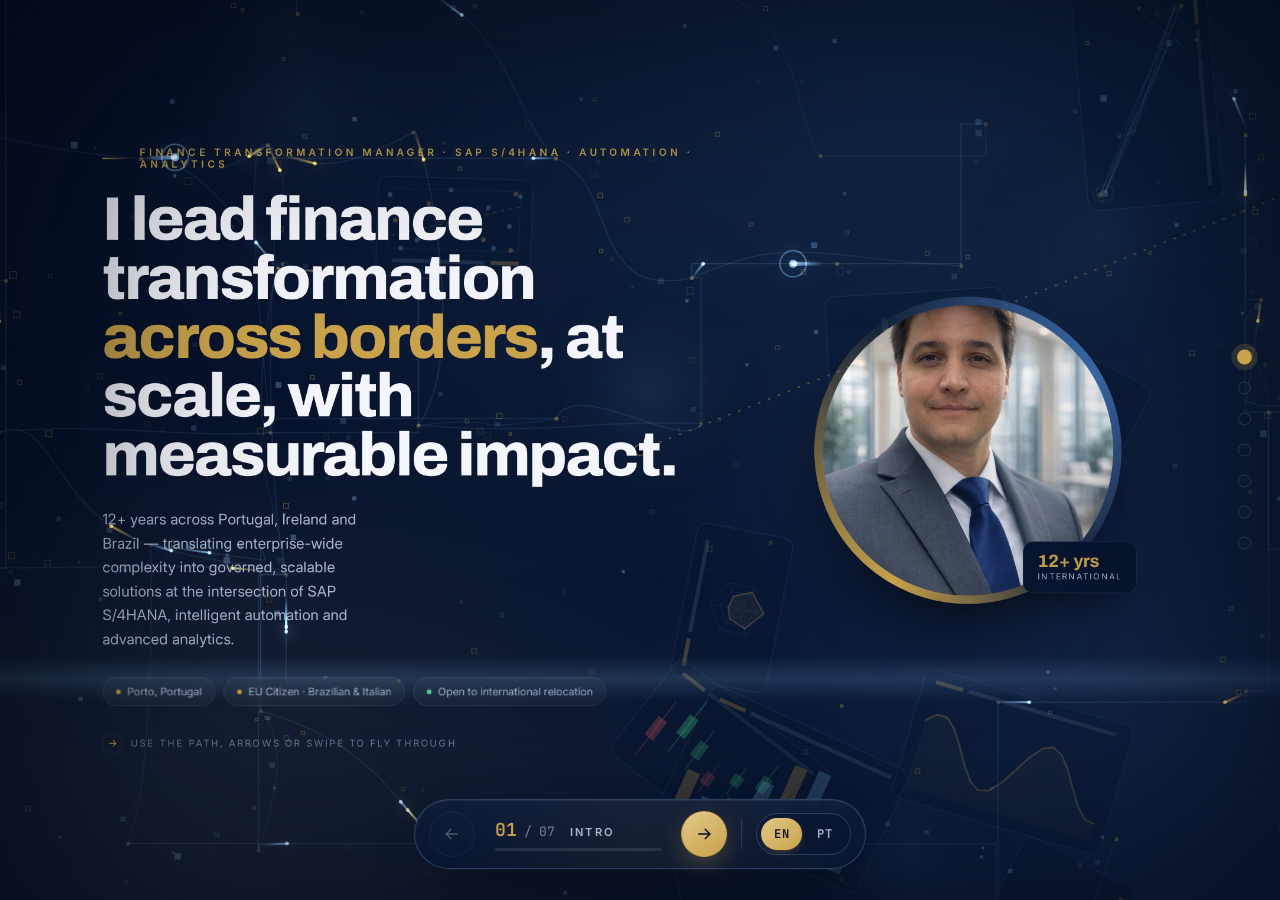
==== index.html @ df53c507 "Self-host the 3D globe: no CDN dependency, 61% lighter texture The globe loaded globe.gl and both Ea" ====
<!DOCTYPE html>
<html lang="en">
<head>
<meta charset="UTF-8" />
<meta name="viewport" content="width=device-width, initial-scale=1.0, viewport-fit=cover" />
<title>Marlon B. Siqueira — Finance Transformation Manager</title>
<meta name="description" content="Marlon B. Siqueira — Finance Transformation Manager. SAP S/4HANA, intelligent automation and advanced analytics across multinational SSC/GBS environments. 12+ years international experience. Lean Six Sigma Green Belt." />
<meta name="author" content="Marlon B. Siqueira" />
<meta name="theme-color" content="#06112B" />
<meta property="og:type" content="website" />
<meta property="og:title" content="Marlon B. Siqueira — Finance Transformation Manager" />
<meta property="og:description" content="SAP S/4HANA · Intelligent Automation · Advanced Analytics · SSC/GBS. 12+ years international experience." />
<meta property="og:url" content="https://marlonbsiqueira.github.io/marlonbsiqueira-site/" />
<meta property="og:site_name" content="Marlon B. Siqueira" />
<meta property="og:image" content="https://marlonbsiqueira.github.io/marlonbsiqueira-site/assets/img/og-image.jpg" />
<meta property="og:image:width" content="1200" />
<meta property="og:image:height" content="630" />
<meta property="og:image:alt" content="Marlon B. Siqueira — Finance Transformation Manager" />
<meta name="twitter:card" content="summary_large_image" />
<meta name="twitter:image" content="https://marlonbsiqueira.github.io/marlonbsiqueira-site/assets/img/og-image.jpg" />
<link rel="canonical" href="https://marlonbsiqueira.github.io/marlonbsiqueira-site/" />
<link rel="icon" type="image/png" href="assets/img/favicon.png" />
<link rel="preconnect" href="https://fonts.googleapis.com" />
<link rel="preconnect" href="https://fonts.gstatic.com" crossorigin />
<link href="https://fonts.googleapis.com/css2?family=Archivo:wght@600..900&family=Inter:wght@400..700&family=JetBrains+Mono:wght@500..600&display=swap" rel="stylesheet" />
<link rel="stylesheet" href="css/styles.css" />
</head>
<body>

<!-- ===== ambient layers ===== -->
<div class="sky" aria-hidden="true"></div>
<canvas id="fxCircuit" aria-hidden="true"></canvas>
<canvas id="fxMatrix" aria-hidden="true"></canvas>

<!-- ============ THE ZOOM CANVAS ============ -->
<div class="viewport">
  <div class="world" id="world">

    <!-- depth glyphs -->
    <div class="ghost gold" style="left:5500px;top:1280px;font-size:700px;transform:rotate(-6deg)">12+</div>
    <div class="ghost" style="left:8050px;top:2720px;font-size:360px;transform:rotate(-8deg)">REACH</div>
    <div class="ghost" style="left:6250px;top:4520px;font-size:320px;transform:rotate(6deg)">EUROPE</div>
    <div class="ghost" style="left:1750px;top:3760px;font-size:330px;transform:rotate(-7deg)">LEAN</div>
    <div class="ghost fill" style="left:3500px;top:1040px;font-size:300px;transform:rotate(2deg)">SAP S/4HANA</div>
    <div class="ghost fill" style="left:3900px;top:5060px;font-size:300px;transform:rotate(-1deg)">TRANSFORMATION</div>
    <div class="ghost fill" style="left:6700px;top:780px;font-size:300px;transform:rotate(5deg)">IMPACT</div>

    <!-- connecting path -->
    <svg class="path-svg" id="pathSvg" aria-hidden="true"><polyline class="path-line" id="pathLine" points=""></polyline></svg>

    <!-- ===== STOP 0 — HERO ===== -->
    <section class="stop" id="s-hero" data-x="4100" data-y="2700" data-rot="0" data-screen-label="Hero" aria-label="Introduction">
      <div class="hero">
        <div>
          <p class="eyebrow" data-i18n="hero.eyebrow">Finance Transformation Manager · SAP S/4HANA · Automation · Analytics</p>
          <h1 class="display"><span data-i18n="hero.headline">I lead finance transformation <span class="text-gold">across borders</span>, at scale, with measurable impact.</span></h1>
          <p class="value lede" data-i18n="hero.value">12+ years across Portugal, Ireland and Brazil — translating enterprise-wide complexity into governed, scalable solutions.</p>
          <div class="chips">
            <span class="chip"><span class="d"></span><span data-i18n="hero.chip.loc">Porto, Portugal</span></span>
            <span class="chip"><span class="d"></span><span data-i18n="hero.chip.eu">EU Citizen · Brazilian &amp; Italian</span></span>
            <span class="chip live"><span class="d"></span><span data-i18n="hero.chip.open">Open to international relocation</span></span>
          </div>
          <div class="hint">
            <span class="pulse"><svg class="ico" viewBox="0 0 24 24"><path d="M5 12h14M13 6l6 6-6 6"/></svg></span>
            <span data-i18n="hero.hint">Use the path, arrows or swipe to fly through</span>
          </div>
        </div>

        <!-- PORTRAIT — drop your photo at assets/img/profile.jpg -->
        <div class="portrait">
          <div class="ring">
            <div class="frame">
              <div class="img-ph" aria-hidden="true">
                <span class="pin"><svg class="ico ico-lg" viewBox="0 0 24 24"><path d="M12 21s-7-5.2-7-11a7 7 0 1114 0c0 5.8-7 11-7 11z"/><circle cx="12" cy="10" r="2.5"/></svg></span>
                <code>assets/img/profile.jpg</code>
                <span data-i18n="ph.photo">Drop your portrait here · square, ≥800px</span>
              </div>
              <img src="assets/img/profile.jpg" alt="Marlon B. Siqueira"
                   onerror="this.style.display='none'" onload="this.previousElementSibling.style.display='none'" />
            </div>
          </div>
          <div class="badge"><b data-i18n="hero.badge.years">12+ yrs</b><small data-i18n="hero.badge.label">International</small></div>
        </div>
      </div>
    </section>

    <!-- ===== STOP 1 — IMPACT (matrix rain behind) ===== -->
    <section class="stop" id="s-impact" data-x="6500" data-y="1750" data-rot="-5" data-screen-label="Impact" aria-label="Impact at scale">
      <p class="eyebrow center" data-i18n="impact.eyebrow">Impact at Scale</p>
      <div class="figures">
        <div class="figure"><b>€<span data-count="200">200</span><span class="u">K+</span></b><div class="ln"></div><div class="lab" data-i18n="metric.savings.l">Productivity savings</div></div>
        <div class="figure"><b>~<span data-count="9">9</span><span class="u">FTE</span></b><div class="ln"></div><div class="lab" data-i18n="metric.fte.l">Direct efficiency contribution</div></div>
        <div class="figure"><b><span data-count="15">15</span><span class="u">+</span></b><div class="ln"></div><div class="lab" data-i18n="metric.entities.l">EU entities transformed</div></div>
        <div class="figure"><b><span data-count="20">20</span><span class="u">+</span></b><div class="ln"></div><div class="lab" data-i18n="metric.solutions.l">Automation solutions delivered</div></div>
      </div>
      <p class="note" data-i18n="impact.note">Cumulative outcomes delivered across multinational SSC/GBS programmes.</p>
    </section>

    <!-- ===== STOP 2 — REACH (globe) ===== -->
    <section class="stop" id="s-reach" data-x="6900" data-y="3650" data-rot="4" data-screen-label="Reach" aria-label="Global reach">
      <div class="reach">
        <div>
          <p class="eyebrow" data-i18n="globe.eyebrow">International Profile</p>
          <h2 class="title" data-i18n="globe.title">A career built across borders.</h2>
          <p class="lede" data-i18n="globe.lede">From Belo Horizonte to Dublin to Porto — delivering finance transformation, tax advisory and intelligent automation across fifteen-plus European entities.</p>
          <div class="legend">
            <span><span class="mk mk-red"></span><span data-i18n="globe.legend.worked">Lived &amp; worked</span></span>
            <span><span class="mk mk-green"></span><span data-i18n="globe.legend.visited">Visited</span></span>
          </div>
          <div class="rstats">
            <div class="rstat"><b><span data-count="4">4</span></b><small data-i18n="globe.stat.worked">Countries worked</small></div>
            <div class="rstat"><b><span data-count="15">15</span>+</b><small data-i18n="globe.stat.entities">EU entities served</small></div>
            <div class="rstat"><b><span data-count="30">30</span>+</b><small data-i18n="globe.stat.jurisdictions">EU tax jurisdictions</small></div>
          </div>
        </div>
        <div class="globe-stage"><div id="globeViz"></div></div>
      </div>
    </section>

    <!-- ===== STOP 3 — EXPERIENCE (logo upload slots) ===== -->
    <section class="stop" id="s-exp" data-x="4950" data-y="4550" data-rot="-2" data-screen-label="Experience" aria-label="Professional experience">
      <div class="exp-head">
        <div>
          <p class="eyebrow" data-i18n="exp.eyebrow">Professional Experience</p>
          <h2 class="title" data-i18n="exp.title">A track record across industries and continents.</h2>
        </div>
        <p class="lede" data-i18n="exp.subtitle">From SSC/GBS transformation to strategic FP&amp;A and EU tax advisory.</p>
      </div>
      <div class="roles">
        <div class="role now">
          <div class="logo-slot" data-logo="stellantis"><img src="assets/img/logos/stellantis.png" alt="Stellantis" onerror="this.remove()" /><span class="lg-ph">STELLANTIS</span></div>
          <div>
            <div class="co">Stellantis<span class="now-dot"></span></div>
            <div class="rl" data-i18n="exp.stellantis.role">Senior Finance &amp; Digital Transformation Specialist</div>
            <div class="mt"><span data-i18n="exp.stellantis.meta">Shared Services Centre of Excellence · Porto</span> · 2020 — •</div>
            <p data-i18n="exp.stellantis.b1">Led SAP S/4HANA finance transformation (R2R, P2P, OTC) across 15+ European entities.</p>
          </div>
        </div>
        <div class="role">
          <div class="logo-slot" data-logo="fyi"><img src="assets/img/logos/fyi.png" alt="FYI Digital Innovation" onerror="this.remove()" /><span class="lg-ph">FYI</span></div>
          <div>
            <div class="co">FYI Digital Innovation</div>
            <div class="rl" data-i18n="exp.fyi.role">Finance Manager</div>
            <div class="mt"><span data-i18n="exp.fyi.meta">FYI Digital Innovation · Porto</span> · 2019 — 2020</div>
            <p data-i18n="exp.fyi.b1">Built AP/AR, cash-flow forecasting and a control framework from scratch — DSO down 20%.</p>
          </div>
        </div>
        <div class="role">
          <div class="logo-slot" data-logo="renova"><img src="assets/img/logos/renova.png" alt="Fundação Renova" onerror="this.remove()" /><span class="lg-ph">RENOVA</span></div>
          <div>
            <div class="co">Fundação Renova</div>
            <div class="rl" data-i18n="exp.renova.role">Financial Analyst</div>
            <div class="mt"><span data-i18n="exp.renova.meta">Fundação Renova · Belo Horizonte</span> · 2018 — 2019</div>
            <p data-i18n="exp.renova.b1">Managed budgeting and variance analysis across an R$11B+ portfolio, 40+ cost centres.</p>
          </div>
        </div>
        <div class="role">
          <div class="logo-slot" data-logo="meridian"><img src="assets/img/logos/meridian.png" alt="Meridian Global Services" onerror="this.remove()" /><span class="lg-ph">MERIDIAN</span></div>
          <div>
            <div class="co">Meridian Global Services</div>
            <div class="rl" data-i18n="exp.meridian.role">VAT Analyst</div>
            <div class="mt"><span data-i18n="exp.meridian.meta">Meridian Global Services · Dublin</span> · 2017 — 2018</div>
            <p data-i18n="exp.meridian.b1">VAT compliance &amp; reclaim across 30+ EU jurisdictions — 100% audit success.</p>
          </div>
        </div>
        <div class="role">
          <div class="logo-slot" data-logo="ale"><img src="assets/img/logos/ale.png" alt="ALE Combustíveis" onerror="this.remove()" /><span class="lg-ph">ALE</span></div>
          <div>
            <div class="co">ALE Combustíveis</div>
            <div class="rl" data-i18n="exp.ale.role">Senior Cost &amp; Budget Analyst</div>
            <div class="mt"><span data-i18n="exp.ale.meta">ALE Combustíveis · Belo Horizonte</span> · 2014 — 2016</div>
            <p data-i18n="exp.ale.b1">Built cost models across 40+ fuel distribution bases on multi-billion-litre volumes.</p>
          </div>
        </div>
        <div class="role">
          <div class="logo-slot" data-logo="vale"><img src="assets/img/logos/vale.png" alt="Vale S.A." onerror="this.remove()" /><span class="lg-ph">VALE</span></div>
          <div>
            <div class="co">Vale S.A.</div>
            <div class="rl" data-i18n="exp.vale.role">Continuous Improvement Intern</div>
            <div class="mt"><span data-i18n="exp.vale.meta">Vale S.A. · Minas Gerais</span> · 2012 — 2013</div>
            <p data-i18n="exp.vale.b1">Applied Lean Six Sigma, Kaizen, 5S and PDCA across iron-ore extraction sites.</p>
          </div>
        </div>
      </div>
    </section>

    <!-- ===== STOP 4 — EDUCATION (floating academic icons) ===== -->
    <section class="stop" id="s-edu" data-x="2750" data-y="4250" data-rot="3" data-screen-label="Education" aria-label="Education">
      <div class="edu-fx" aria-hidden="true">
        <span class="efx" style="left:4%;top:14%;animation-delay:0s"><svg viewBox="0 0 24 24"><path d="M2 9l10-5 10 5-10 5z"/><path d="M6 11v5c0 1 3 3 6 3s6-2 6-3v-5"/><path d="M22 9v5"/></svg></span>
        <span class="efx" style="left:86%;top:20%;animation-delay:-3s"><svg viewBox="0 0 24 24"><path d="M4 5a2 2 0 012-2h12v16H6a2 2 0 00-2 2z"/><path d="M18 19v2"/></svg></span>
        <span class="efx" style="left:10%;top:74%;animation-delay:-6s"><svg viewBox="0 0 24 24"><path d="M12 3l8 4-8 4-8-4z"/><path d="M12 11v8"/><circle cx="12" cy="20" r="1.4"/></svg></span>
        <span class="efx" style="left:90%;top:72%;animation-delay:-2s"><svg viewBox="0 0 24 24"><circle cx="12" cy="12" r="3"/><path d="M12 3v3M12 18v3M3 12h3M18 12h3M5 5l2 2M17 17l2 2M19 5l-2 2M7 17l-2 2"/></svg></span>
        <span class="efx" style="left:50%;top:8%;animation-delay:-4.5s"><svg viewBox="0 0 24 24"><path d="M9 18V6l8 6z"/></svg></span>
        <span class="efx" style="left:72%;top:50%;animation-delay:-1.5s"><svg viewBox="0 0 24 24"><circle cx="12" cy="8" r="5"/><path d="M9 13l-1 8 4-2 4 2-1-8"/></svg></span>
        <span class="efx" style="left:26%;top:46%;animation-delay:-5.5s"><svg viewBox="0 0 24 24"><path d="M4 19V5a1 1 0 011-1h14v16H5a1 1 0 01-1-1z"/><path d="M9 4v16"/></svg></span>
      </div>
      <p class="eyebrow" data-i18n="edu.eyebrow">Education &amp; Certifications</p>
      <h2 class="title" data-i18n="edu.title">Academic foundation, certified depth.</h2>
      <div class="edu-grid">
        <div class="degrees">
          <div class="degree">
            <div class="yr" data-i18n="edu.pg.yr">2019 – 2020</div>
            <div>
              <h3 data-i18n="edu.pg.deg">Postgraduate Diploma — Finance &amp; Taxation</h3>
              <p data-i18n="edu.pg.inst">Porto Business School, Portugal</p>
            </div>
          </div>
          <div class="degree">
            <div class="yr" data-i18n="edu.bsc.yr">2009 – 2013</div>
            <div>
              <h3 data-i18n="edu.bsc.deg">BSc Business Administration</h3>
              <p data-i18n="edu.bsc.inst">Faculdade Arnaldo, Brazil</p>
            </div>
          </div>
          <div class="mensa">
            <div class="seal"><span data-i18n="edu.mensa.seal">TOP 2%</span></div>
            <div>
              <h4 data-i18n="edu.mensa.h">Mensa Brasil Member</h4>
              <p data-i18n="edu.mensa.p">Admitted in 2014 at the 98th percentile or above — member MB 1129 of the world's largest high-IQ society.</p>
            </div>
          </div>
        </div>
        <div class="certs">
          <div class="lab" data-i18n="edu.cert.label">Certifications</div>
          <div class="cert-list">
            <span class="cert key">Lean Six Sigma Green Belt</span>
            <span class="cert key">SAP S/4HANA · R2R · P2P · OTC</span>
            <span class="cert">Automation Anywhere Academy</span>
            <span class="cert">Blue Prism Academy</span>
            <span class="cert">Power BI &amp; Advanced DAX</span>
            <span class="cert">VBA Programming</span>
            <span class="cert">Finance &amp; Quantitative Modeling</span>
            <span class="cert">Artificial Intelligence for Business</span>
          </div>
        </div>
      </div>
    </section>

    <!-- ===== STOP 5 — KNOWLEDGE (animated flowchart) ===== -->
    <section class="stop" id="s-skills" data-x="1500" data-y="2700" data-rot="-3" data-screen-label="Knowledge" aria-label="Knowledge & capabilities">
      <p class="eyebrow" data-i18n="sk.eyebrow">Knowledge &amp; Capabilities</p>
      <h2 class="title" data-i18n="sk.title">The technical foundation behind the transformation.</h2>
      <div id="flowChart" class="flow-wrap"></div>
      <div class="sk-grid">
        <div class="cap">
          <div class="lab" data-i18n="sk.cap.auto">Automation &amp; Analytics</div>
          <div class="cloud">
            <span class="tagx s">RPA · Automation Anywhere</span><span class="tagx">Blue Prism</span>
            <span class="tagx">Power Platform</span><span class="tagx s">Power BI &amp; DAX</span>
            <span class="tagx">VBA (Expert)</span><span class="tagx">Python</span><span class="tagx">SQL</span>
          </div>
        </div>
        <div class="cap">
          <div class="lab" data-i18n="sk.cap.method">Continuous Improvement</div>
          <div class="cloud">
            <span class="tagx s">Lean Six Sigma · Green Belt</span><span class="tagx">DMAIC</span>
            <span class="tagx">Value Stream Mapping</span><span class="tagx">Kaizen · 5S · PDCA</span>
            <span class="tagx">Pareto · Ishikawa</span>
          </div>
        </div>
      </div>
    </section>

    <!-- ===== STOP 6 — CONTACT ===== -->
    <section class="stop" id="s-contact" data-x="2500" data-y="1500" data-rot="2" data-screen-label="Contact" aria-label="Contact">
      <p class="eyebrow center" data-i18n="ct.eyebrow">Let's Connect</p>
      <h2 class="display signoff"><span data-i18n="ct.signoff">Let's discuss your next <span class="text-gold">transformation.</span></span></h2>
      <p class="lede" data-i18n="ct.lede">Always open to meaningful professional conversations — finance transformation, automation, analytics or knowledge sharing.</p>
      <div class="clinks">
        <a class="clink" href="mailto:advisorymbs@gmail.com">
          <span class="ic"><svg class="ico ico-lg" viewBox="0 0 24 24"><rect x="3" y="5" width="18" height="14" rx="2"/><path d="M3 7l9 6 9-6"/></svg></span>
          <span><span class="lab" data-i18n="ct.email.l">Email</span><br /><span class="val">advisorymbs@gmail.com</span></span>
        </a>
        <a class="clink" href="https://www.linkedin.com/in/marlonbsiqueira/" target="_blank" rel="noopener">
          <span class="ic"><svg class="ico ico-lg" viewBox="0 0 24 24"><rect x="3" y="3" width="18" height="18" rx="3"/><path d="M7 10v7M7 7v.01M11 17v-4a2 2 0 014 0v4M11 17v-7" stroke-linecap="round"/></svg></span>
          <span><span class="lab" data-i18n="ct.linkedin.l">LinkedIn</span><br /><span class="val">in/marlonbsiqueira</span></span>
        </a>
        <a class="clink" href="https://marlonbsiqueira.github.io/marlonbsiqueira" target="_blank" rel="noopener">
          <span class="ic"><svg class="ico ico-lg" viewBox="0 0 24 24"><circle cx="12" cy="12" r="9"/><path d="M3 12h18M12 3c2.5 2.5 2.5 15 0 18M12 3c-2.5 2.5-2.5 15 0 18"/></svg></span>
          <span><span class="lab" data-i18n="ct.site.l">Portfolio</span><br /><span class="val">marlonbsiqueira.github.io</span></span>
        </a>
        <a class="clink" href="tel:+351938567334">
          <span class="ic"><svg class="ico ico-lg" viewBox="0 0 24 24"><path d="M5 4h4l2 5-3 2a12 12 0 005 5l2-3 5 2v4a2 2 0 01-2 2A16 16 0 013 6a2 2 0 012-2z"/></svg></span>
          <span><span class="lab" data-i18n="ct.phone.l">Phone</span><br /><span class="val">+351 938 567 334</span></span>
        </a>
      </div>
      <p class="foot" data-i18n="ct.foot">Lean Six Sigma Green Belt · Full EU Work Authorisation · Open to international relocation</p>
    </section>

  </div>
</div>

<div class="vignette" aria-hidden="true"></div>
<div class="grain" aria-hidden="true"></div>

<!-- ============ PATH RAIL ============ -->
<nav class="rail" id="rail" aria-label="Sections"></nav>

<!-- ============ CENTERED TECH CONSOLE ============ -->
<nav class="console" aria-label="Navigation">
  <button class="cbtn" id="btnBack" aria-label="Back" disabled>
    <svg class="ico" viewBox="0 0 24 24"><path d="M19 12H5M11 6l-6 6 6 6"/></svg>
  </button>

  <div class="readout">
    <div class="ro-top">
      <span class="ro-idx" id="curIndex">01</span>
      <span class="ro-sep">/</span>
      <span class="ro-total">07</span>
      <span class="ro-name" id="curName" data-i18n="dot.1">Intro</span>
    </div>
    <div class="ro-track"><div class="ro-fill" id="roFill"></div></div>
  </div>

  <button class="cbtn cbtn-next" id="btnNext" aria-label="Next">
    <svg class="ico" viewBox="0 0 24 24"><path d="M5 12h14M13 6l6 6-6 6"/></svg>
  </button>

  <span class="console-div" aria-hidden="true"></span>

  <div class="lang" role="group" aria-label="Language">
    <button data-lang="en" class="active" aria-pressed="true">EN</button>
    <button data-lang="pt" aria-pressed="false">PT</button>
  </div>
</nav>

<!-- ============ LIBRARIES ============ -->
<script defer src="assets/vendor/globe.gl.min.js"></script>
<!-- ============ APP ============ -->
<script defer src="js/fx.js"></script>
<script defer src="js/i18n.js"></script>
<script defer src="js/main.js"></script>
</body>
</html>
---- css/styles.css ----
/* =============================================================
   MARLON B. SIQUEIRA — Cinematic zoom presentation (Prezi-style)
   A single spatial canvas the camera flies & zooms through.
   ============================================================= */

:root{
  --navy-900:#050D22;
  --navy-800:#08152F;
  --navy-700:#0A1A3D;
  --navy-600:#11264F;
  --gold:#C9A24B;
  --gold-soft:#E2C887;
  --steel:#3E6FB0;
  --steel-soft:#7BA0D4;
  --ink:#F4F6FB;
  --muted:#AEB9D2;
  --faint:#76819E;
  --line:rgba(255,255,255,.12);
  --line-soft:rgba(255,255,255,.07);
  --font-display:'Archivo',-apple-system,BlinkMacSystemFont,sans-serif;
  --font-body:'Inter',-apple-system,BlinkMacSystemFont,sans-serif;
  --cam:cubic-bezier(.76,.02,.18,1);
  --ease:cubic-bezier(.22,1,.36,1);
}

*,*::before,*::after{box-sizing:border-box;margin:0;padding:0}
html,body{height:100%}
body{
  font-family:var(--font-body);
  background:var(--navy-900);
  color:var(--ink);
  overflow:hidden;
  -webkit-font-smoothing:antialiased;
  text-rendering:optimizeLegibility;
}
img{display:block;max-width:100%}
a{color:inherit;text-decoration:none}
button{font-family:inherit;color:inherit;background:none;border:none;cursor:pointer}
::selection{background:var(--gold);color:var(--navy-900)}

.viewport{position:fixed;inset:0;overflow:hidden;z-index:1}
.sky{
  position:fixed;inset:0;z-index:0;pointer-events:none;
  background:
    radial-gradient(1400px 900px at 70% 8%, rgba(62,111,176,.22), transparent 58%),
    radial-gradient(1100px 800px at 18% 96%, rgba(201,162,75,.10), transparent 55%),
    radial-gradient(900px 900px at 92% 80%, rgba(123,160,212,.10), transparent 60%),
    linear-gradient(160deg,#060f24 0%, #08152F 50%, #0A1A3D 100%);
}
.vignette{position:fixed;inset:0;z-index:30;pointer-events:none;
  box-shadow:inset 0 0 240px 40px rgba(3,8,20,.75);}
.grain{position:fixed;inset:0;z-index:30;pointer-events:none;opacity:.5;mix-blend-mode:overlay;
  background-image:radial-gradient(rgba(255,255,255,.05) 1px,transparent 1px);background-size:3px 3px;}

.world{
  position:absolute;top:0;left:0;
  transform-origin:0 0;
  will-change:transform;
  transition:transform 1.65s var(--cam);
}
.world.instant{transition:none}

.ghost{
  position:absolute;transform-origin:center;pointer-events:none;
  font-family:var(--font-display);font-weight:900;letter-spacing:-.04em;
  color:transparent;-webkit-text-stroke:2px rgba(255,255,255,.05);
  white-space:nowrap;user-select:none;
}
.ghost.fill{color:rgba(255,255,255,.022);-webkit-text-stroke:0}
.ghost.gold{-webkit-text-stroke-color:rgba(201,162,75,.14)}

.path-svg{position:absolute;top:0;left:0;overflow:visible;pointer-events:none}
.path-line{fill:none;stroke:rgba(201,162,75,.34);stroke-width:3;
  stroke-dasharray:2 16;stroke-linecap:round;
  filter:drop-shadow(0 0 6px rgba(201,162,75,.25));}
.path-node{fill:var(--navy-900);stroke:rgba(201,162,75,.55);stroke-width:2}

.stop{position:absolute;top:0;left:0;transform-origin:center}
.stop-pad{padding:0}

.eyebrow{
  display:inline-flex;align-items:center;gap:16px;
  font-size:17px;letter-spacing:.34em;text-transform:uppercase;
  color:var(--gold);font-weight:600;
}
.eyebrow::before{content:"";width:54px;height:2px;background:linear-gradient(90deg,var(--gold),transparent)}
.eyebrow.center{justify-content:center}
.eyebrow.center::after{content:"";width:54px;height:2px;background:linear-gradient(270deg,var(--gold),transparent)}

.kicker{font-size:18px;letter-spacing:.3em;text-transform:uppercase;color:var(--faint);font-weight:600}
.display{font-family:var(--font-display);font-weight:800;letter-spacing:-.03em;line-height:.96;color:var(--ink)}
.title{font-family:var(--font-display);font-weight:800;letter-spacing:-.025em;line-height:1.0}
.lede{color:var(--muted);line-height:1.62}
.text-gold{color:var(--gold)}
.hair{height:1px;background:var(--line);border:0}

/* ===== HERO ===== */
#s-hero{width:1820px}
.hero{display:grid;grid-template-columns:1.18fr .82fr;gap:90px;align-items:center}
.hero .eyebrow{margin-bottom:34px}
.hero h1{font-size:104px;margin-bottom:38px}
.hero .value{font-size:25px;max-width:30ch;margin-bottom:44px}
.hero .chips{display:flex;flex-wrap:wrap;gap:14px}
.chip{
  display:inline-flex;align-items:center;gap:11px;font-size:18px;color:var(--muted);
  padding:13px 22px;border:1px solid var(--line);border-radius:999px;
  background:rgba(255,255,255,.04);
  backdrop-filter:blur(10px);-webkit-backdrop-filter:blur(10px);
  transition:border-color .3s var(--ease),background .3s var(--ease),color .3s var(--ease),transform .3s var(--ease);
}
.chip:hover{border-color:rgba(201,162,75,.5);color:var(--gold-soft);background:rgba(201,162,75,.06);transform:translateY(-2px)}
.chip .d{width:8px;height:8px;border-radius:50%;background:var(--gold)}
.chip.live .d{background:#5BD6A0}

.portrait{position:relative;width:520px;height:520px;justify-self:center}
.portrait .ring{position:absolute;inset:0;border-radius:50%;padding:14px;
  background:conic-gradient(from 210deg,var(--gold),rgba(201,162,75,.04) 32%,var(--steel) 58%,rgba(201,162,75,.04) 80%,var(--gold));
  box-shadow:0 60px 120px -50px rgba(0,0,0,.8)}
.portrait .ring::after{content:"";position:absolute;inset:-46px;border-radius:50%;z-index:-1;
  background:radial-gradient(circle,rgba(201,162,75,.22),transparent 64%);filter:blur(8px)}
.portrait .frame{position:relative;width:100%;height:100%;border-radius:50%;overflow:hidden;background:var(--navy-700)}
.portrait .frame img{width:100%;height:100%;object-fit:cover}
.img-ph{position:absolute;inset:0;display:flex;flex-direction:column;align-items:center;justify-content:center;
  gap:16px;text-align:center;padding:30px;
  background-color:var(--navy-700);
  background-image:repeating-linear-gradient(135deg,rgba(255,255,255,.04) 0 12px,transparent 12px 24px);color:var(--faint)}
.img-ph .pin{width:58px;height:58px;border-radius:50%;border:2px dashed var(--gold);display:grid;place-items:center;color:var(--gold)}
.img-ph code{font-family:ui-monospace,Menlo,monospace;font-size:17px;color:var(--gold-soft)}
.img-ph span{font-size:16px;letter-spacing:.16em;text-transform:uppercase;max-width:18ch;line-height:1.5}
.portrait .badge{position:absolute;bottom:18px;right:-26px;background:var(--navy-800);
  border:1px solid var(--line);border-radius:18px;padding:18px 24px;box-shadow:0 30px 60px -30px rgba(0,0,0,.8)}
.portrait .badge b{font-family:var(--font-display);color:var(--gold);font-size:30px;display:block;line-height:1}
.portrait .badge small{font-size:14px;letter-spacing:.16em;text-transform:uppercase;color:var(--muted)}

.hint{display:flex;align-items:center;gap:14px;font-size:16px;letter-spacing:.2em;
  text-transform:uppercase;color:var(--faint);margin-top:46px}
.hint .pulse{width:34px;height:34px;border-radius:50%;border:1px solid var(--line);display:grid;place-items:center;color:var(--gold)}

/* ===== IMPACT ===== */
#s-impact{width:1560px;text-align:center}
#s-impact .eyebrow{margin-bottom:48px}
.figures{display:grid;grid-template-columns:repeat(4,1fr);gap:48px}
.figure b{font-family:var(--font-display);font-weight:800;font-size:118px;line-height:.9;
  color:var(--ink);display:block;letter-spacing:-.04em}
.figure b .u{color:var(--gold);font-size:.46em;vertical-align:.18em;margin-left:2px}
.figure .lab{font-size:18px;color:var(--muted);margin-top:18px;letter-spacing:.02em;line-height:1.4}
.figure .ln{width:46px;height:3px;background:var(--gold);margin:24px auto 0;border-radius:2px;opacity:.7}
#s-impact .note{font-size:20px;color:var(--faint);margin-top:54px;letter-spacing:.04em}

/* ===== REACH ===== */
#s-reach{width:1640px}
.reach{display:grid;grid-template-columns:.92fr 1.08fr;gap:80px;align-items:center}
.reach .eyebrow{margin-bottom:30px}
.reach h2{font-size:72px;margin-bottom:30px}
.reach .lede{font-size:23px;max-width:34ch;margin-bottom:40px}
.legend{display:flex;flex-wrap:wrap;gap:14px;margin-bottom:44px}
.legend span{display:inline-flex;align-items:center;gap:11px;font-size:18px;color:var(--muted)}
.legend .mk{width:11px;height:11px;border-radius:3px}
.rstats{display:flex;gap:60px}
.rstat b{font-family:var(--font-display);font-size:62px;color:var(--gold);display:block;line-height:1}
.rstat small{font-size:18px;color:var(--muted);margin-top:10px;display:block}
.globe-stage{position:relative;width:660px;height:660px;justify-self:center}
#globeViz{position:absolute;inset:0}

/* ===== EXPERIENCE ===== */
#s-exp{width:1880px}
.exp-head{display:flex;justify-content:space-between;align-items:flex-end;gap:50px;margin-bottom:48px}
.exp-head h2{font-size:74px;max-width:18ch}
.exp-head .eyebrow{margin-bottom:26px}
.exp-head .lede{font-size:21px;max-width:30ch}
.roles{display:grid;grid-template-columns:1fr 1fr;gap:0 90px}
.role{padding:30px 0;border-top:1px solid var(--line);display:grid;grid-template-columns:auto 1fr;gap:32px;align-items:start}
.role .yr{font-family:var(--font-display);font-size:21px;color:var(--gold);white-space:nowrap;padding-top:5px;letter-spacing:.01em}
.role .co{font-family:var(--font-display);font-weight:700;font-size:32px;line-height:1.05}
.role .rl{font-size:19px;color:var(--steel-soft);font-weight:600;margin-top:6px}
.role .mt{font-size:16px;color:var(--faint);margin-top:4px;letter-spacing:.04em}
.role p{font-size:18px;color:var(--muted);line-height:1.55;margin-top:14px;max-width:46ch}
.role.now .co::after{content:"";display:inline-block;width:9px;height:9px;border-radius:50%;
  background:#5BD6A0;margin-left:12px;vertical-align:middle;box-shadow:0 0 0 4px rgba(91,214,160,.18)}

/* ===== EDUCATION ===== */
#s-edu{width:1600px}
#s-edu .eyebrow{margin-bottom:26px}
#s-edu h2{font-size:72px;margin-bottom:54px}
.edu-grid{display:grid;grid-template-columns:1fr 1fr;gap:54px;align-items:start}
.degrees{display:flex;flex-direction:column;gap:38px}
.degree{display:grid;grid-template-columns:auto 1fr;gap:30px;align-items:baseline}
.degree .yr{font-family:var(--font-display);font-size:20px;color:var(--gold);white-space:nowrap}
.degree h3{font-family:var(--font-display);font-size:34px;line-height:1.1;margin-bottom:8px}
.degree p{font-size:19px;color:var(--muted)}
.mensa{display:flex;gap:26px;align-items:center;border-top:1px solid var(--line);padding-top:34px;margin-top:6px}
.mensa .seal{flex:0 0 auto;width:88px;height:88px;border-radius:50%;border:2px solid var(--gold);
  display:grid;place-items:center;color:var(--gold);font-family:var(--font-display);font-weight:800;font-size:18px}
.mensa h4{font-family:var(--font-display);font-size:26px;margin-bottom:8px}
.mensa p{font-size:18px;color:var(--muted);line-height:1.5;max-width:40ch}
.certs .lab{font-size:16px;letter-spacing:.2em;text-transform:uppercase;color:var(--faint);margin-bottom:24px;font-weight:600}
.cert-list{display:flex;flex-wrap:wrap;gap:13px}
.cert{
  font-size:18px;color:var(--muted);padding:13px 20px;border:1px solid var(--line);border-radius:12px;
  background:rgba(255,255,255,.03);
  transition:border-color .3s var(--ease),background .3s var(--ease),color .3s var(--ease),transform .3s var(--ease);
}
.cert:hover{border-color:rgba(123,160,212,.45);color:var(--ink);background:rgba(62,111,176,.08);transform:translateY(-2px)}
.cert.key{border-color:rgba(201,162,75,.45);color:var(--gold-soft);background:rgba(201,162,75,.05)}
.cert.key:hover{border-color:rgba(201,162,75,.75);background:rgba(201,162,75,.10);color:var(--gold)}

/* ===== SKILLS ===== */
#s-skills{width:1720px}
#s-skills .eyebrow{margin-bottom:26px}
#s-skills h2{font-size:70px;margin-bottom:54px}
.sk-grid{display:grid;grid-template-columns:1.05fr .95fr;gap:80px;align-items:start}
.cap{margin-bottom:42px}
.cap:last-child{margin-bottom:0}
.cap .lab{font-size:17px;letter-spacing:.2em;text-transform:uppercase;color:var(--gold);font-weight:600;
  margin-bottom:22px;display:flex;align-items:center;gap:16px}
.cap .lab::after{content:"";flex:1;height:1px;background:var(--line)}
.cloud{display:flex;flex-wrap:wrap;gap:13px}
.tagx{
  font-size:19px;color:var(--muted);padding:13px 21px;border:1px solid var(--line);border-radius:12px;
  background:rgba(255,255,255,.03);
  transition:border-color .3s var(--ease),background .3s var(--ease),color .3s var(--ease),transform .3s var(--ease);
}
.tagx:hover{border-color:rgba(123,160,212,.4);color:var(--ink);background:rgba(62,111,176,.07);transform:translateY(-2px)}
.tagx.s{border-color:rgba(201,162,75,.4);color:var(--gold-soft);background:rgba(201,162,75,.05)}
.tagx.s:hover{border-color:rgba(201,162,75,.65);background:rgba(201,162,75,.10);color:var(--gold)}
.bars{display:flex;flex-direction:column;gap:26px}
.bar .top{display:flex;justify-content:space-between;align-items:baseline;margin-bottom:12px}
.bar .nm{font-size:20px;color:var(--ink);font-weight:500}
.bar .lv{font-size:15px;letter-spacing:.14em;text-transform:uppercase;color:var(--faint)}
.bar .tr{height:8px;border-radius:999px;background:rgba(255,255,255,.07);overflow:hidden}
.bar .fl{height:100%;width:0;border-radius:999px;background:linear-gradient(90deg,var(--steel),var(--gold));transition:width 1.2s var(--cam)}

/* ===== CONTACT ===== */
#s-contact{width:1500px;text-align:center}
#s-contact .eyebrow{margin-bottom:34px}
#s-contact .signoff{font-size:92px;line-height:1.02;margin-bottom:38px}
#s-contact .lede{font-size:24px;max-width:40ch;margin:0 auto 56px}
.clinks{display:flex;flex-wrap:wrap;gap:20px;justify-content:center;margin-bottom:56px}
.clink{
  display:inline-flex;align-items:center;gap:18px;
  border:1px solid rgba(255,255,255,.10);border-radius:20px;
  background:rgba(8,15,38,.60);padding:22px 30px;
  backdrop-filter:blur(18px);-webkit-backdrop-filter:blur(18px);
  transition:border-color .35s var(--ease),transform .35s var(--ease),background .35s var(--ease),box-shadow .35s var(--ease);
  min-width:300px;
  box-shadow:0 8px 32px -12px rgba(0,0,0,.6),inset 0 1px 0 rgba(255,255,255,.06);
}
.clink:hover{
  border-color:rgba(201,162,75,.55);
  transform:translateY(-4px);
  background:rgba(201,162,75,.06);
  box-shadow:0 18px 48px -16px rgba(0,0,0,.7),0 0 0 1px rgba(201,162,75,.22),inset 0 1px 0 rgba(255,255,255,.08);
}
.clink .ic{
  width:54px;height:54px;border-radius:14px;border:1px solid rgba(255,255,255,.10);
  display:grid;place-items:center;color:var(--gold);flex:0 0 auto;
  background:rgba(201,162,75,.08);
  transition:border-color .35s var(--ease),background .35s var(--ease);
}
.clink:hover .ic{border-color:rgba(201,162,75,.45);background:rgba(201,162,75,.14)}
.clink .lab{font-size:15px;letter-spacing:.14em;text-transform:uppercase;color:var(--faint)}
.clink .val{font-size:21px;color:var(--ink);font-weight:500;text-align:left}
.foot{font-size:18px;color:var(--faint);letter-spacing:.04em}

/* ===== CHROME ===== */
.topbar{position:fixed;top:0;left:0;right:0;z-index:40;display:flex;align-items:center;justify-content:space-between;
  padding:clamp(18px,2.4vw,30px) clamp(22px,4vw,56px);pointer-events:none}
.topbar::before{content:"";position:absolute;inset:0;z-index:-1;
  background:linear-gradient(180deg,rgba(6,13,34,.92),transparent);
  -webkit-mask:linear-gradient(180deg,#000 55%,transparent);mask:linear-gradient(180deg,#000 55%,transparent)}
.brand{pointer-events:auto;display:flex;align-items:center;gap:14px;font-family:var(--font-display);font-weight:700;font-size:17px}
.brand .mono{width:40px;height:40px;border-radius:50%;display:grid;place-items:center;border:1px solid var(--gold);
  color:var(--gold);font-size:14px;background:rgba(201,162,75,.06)}
.brand small{display:block;font-family:var(--font-body);font-weight:500;font-size:12px;letter-spacing:.18em;
  text-transform:uppercase;color:var(--faint);margin-top:2px}
.lang{pointer-events:auto;display:inline-flex;border:1px solid var(--line);border-radius:999px;
  background:rgba(8,21,47,.6);backdrop-filter:blur(14px);-webkit-backdrop-filter:blur(14px);padding:5px;gap:2px}
.lang button{font-size:13px;font-weight:600;letter-spacing:.08em;padding:9px 17px;border-radius:999px;color:var(--muted);
  transition:color .25s var(--ease),background .25s var(--ease),box-shadow .25s var(--ease)}
.lang button.active{background:var(--gold);color:var(--navy-900);box-shadow:0 4px 14px -4px rgba(201,162,75,.55)}
.lang button:not(.active):hover{color:var(--ink)}

.rail{position:fixed;right:clamp(18px,2.3vw,32px);top:50%;transform:translateY(-50%);z-index:40;
  display:flex;flex-direction:column;gap:18px}
.rail button{width:13px;height:13px;border-radius:50%;border:1px solid var(--line);position:relative;
  transition:background .35s var(--ease),border-color .35s var(--ease),box-shadow .35s var(--ease),transform .35s var(--ease)}
.rail button::after{content:attr(data-label);position:absolute;right:26px;top:50%;transform:translateY(-50%) translateX(6px);
  font-size:12px;letter-spacing:.18em;text-transform:uppercase;color:var(--muted);white-space:nowrap;opacity:0;transition:.3s;pointer-events:none}
.rail button:hover::after{opacity:1;transform:translateY(-50%)}
.rail button.active{background:var(--gold);border-color:var(--gold);box-shadow:0 0 0 5px rgba(201,162,75,.18);transform:scale(1.15)}

.nav{position:fixed;bottom:0;left:0;right:0;z-index:40;display:flex;align-items:center;justify-content:space-between;
  padding:clamp(18px,2.4vw,30px) clamp(22px,4vw,56px);pointer-events:none}
.nav::before{content:"";position:absolute;inset:0;z-index:-1;
  background:linear-gradient(0deg,rgba(6,13,34,.92),transparent);
  -webkit-mask:linear-gradient(0deg,#000 55%,transparent);mask:linear-gradient(0deg,#000 55%,transparent)}
.counter{pointer-events:auto;font-family:var(--font-display);font-size:14px;color:var(--faint);letter-spacing:.06em}
.counter b{color:var(--ink);font-size:16px}
.nav-btns{display:flex;gap:12px;pointer-events:auto}
.btn{
  display:inline-flex;align-items:center;gap:11px;font-weight:600;font-size:15px;padding:15px 26px;border-radius:999px;
  border:1px solid rgba(255,255,255,.12);color:var(--ink);
  background:rgba(8,21,47,.65);backdrop-filter:blur(18px);-webkit-backdrop-filter:blur(18px);
  box-shadow:0 4px 20px -8px rgba(0,0,0,.6),inset 0 1px 0 rgba(255,255,255,.07);
  transition:transform .3s var(--cam),border-color .3s var(--ease),background .3s var(--ease),box-shadow .3s var(--ease),opacity .3s;
  position:relative;overflow:hidden;
}
.btn::after{content:"";position:absolute;inset:0;border-radius:inherit;
  background:linear-gradient(135deg,rgba(255,255,255,.07),transparent 60%);pointer-events:none}
.btn:hover{
  transform:translateY(-2px);border-color:rgba(123,160,212,.55);
  background:rgba(62,111,176,.14);
  box-shadow:0 10px 32px -10px rgba(0,0,0,.65),0 0 0 1px rgba(123,160,212,.22),inset 0 1px 0 rgba(255,255,255,.10);
}
.btn:disabled{opacity:.32;cursor:default;transform:none}
.btn .ar{transition:transform .3s var(--cam)}
.btn:hover .ar{transform:translateX(4px)}
.btn-back:hover .ar{transform:translateX(-4px)}
.btn-gold{
  background:linear-gradient(135deg,var(--gold-soft) 0%,var(--gold) 100%);
  border-color:rgba(255,255,255,.18);color:var(--navy-900);
  box-shadow:0 10px 32px -10px rgba(201,162,75,.6),inset 0 1px 0 rgba(255,255,255,.25);
}
.btn-gold::after{background:linear-gradient(135deg,rgba(255,255,255,.22),transparent 55%);opacity:1}
.btn-gold:hover{
  background:linear-gradient(135deg,#f0da99 0%,var(--gold-soft) 100%);
  border-color:rgba(255,255,255,.25);
  box-shadow:0 16px 40px -12px rgba(201,162,75,.75),0 0 0 1px rgba(255,255,255,.18),inset 0 1px 0 rgba(255,255,255,.30);
}

.ico{width:20px;height:20px;stroke:currentColor;stroke-width:1.7;fill:none}
.ico-lg{width:24px;height:24px}

@media (prefers-reduced-motion:reduce){
  .world{transition:none}
  *{animation-duration:.001ms !important;transition-duration:.001ms !important}
}
:focus-visible{outline:2px solid var(--gold);outline-offset:4px;border-radius:6px}

@media (max-width:760px){
  .brand small{display:none}
  .counter{display:none}
  .rail{right:14px;gap:14px}
  .rail button{width:11px;height:11px}
}

@media (max-width:860px){
  #s-hero{width:760px}
  .hero{grid-template-columns:1fr;gap:46px}
  .hero h1{font-size:64px;margin-bottom:30px}
  .hero .value{font-size:23px;max-width:38ch;margin-bottom:36px}
  .portrait{width:300px;height:300px;order:-1}
  .portrait .badge{right:0}
  .hint{margin-top:36px}
  #s-impact{width:760px}
  .figures{grid-template-columns:1fr 1fr;gap:44px 36px}
  .figure b{font-size:84px}
  #s-reach{width:780px}
  .reach{grid-template-columns:1fr;gap:42px}
  .globe-stage{width:440px;height:440px;order:-1;justify-self:center}
  .reach h2{font-size:54px}
  .rstats{gap:44px}
  #s-exp{width:840px}
  .exp-head{flex-direction:column;align-items:flex-start;gap:18px;margin-bottom:36px}
  .exp-head h2{font-size:52px}
  .roles{grid-template-columns:1fr}
  .role:first-child{border-top:0}
  #s-edu{width:780px}
  #s-edu h2{font-size:54px;margin-bottom:40px}
  .edu-grid{grid-template-columns:1fr;gap:42px}
  #s-skills{width:800px}
  #s-skills h2{font-size:52px;margin-bottom:40px}
  .sk-grid{grid-template-columns:1fr;gap:50px}
  #s-contact{width:780px}
  #s-contact .signoff{font-size:62px}
  .clink{min-width:0;width:100%}
}

/* ===== FX ===== */
#fxCircuit{position:fixed;inset:0;z-index:1;pointer-events:none}
#fxMatrix{position:fixed;inset:0;z-index:2;pointer-events:none;
  -webkit-mask:radial-gradient(ellipse 42% 46% at 50% 48%, transparent 0%, rgba(0,0,0,.22) 38%, #000 72%);
          mask:radial-gradient(ellipse 42% 46% at 50% 48%, transparent 0%, rgba(0,0,0,.22) 38%, #000 72%)}
.viewport{z-index:3}
.vignette,.grain{z-index:31}

/* ===== CONSOLE ===== */
.console{
  position:fixed;left:50%;bottom:clamp(20px,3.4vh,40px);transform:translateX(-50%);
  z-index:42;display:flex;align-items:center;gap:14px;
  padding:11px 14px;border-radius:999px;
  background:linear-gradient(180deg, rgba(13,28,58,.88), rgba(8,21,47,.88));
  border:1px solid rgba(123,160,212,.30);
  box-shadow:0 24px 60px -24px rgba(0,0,0,.80),0 0 0 1px rgba(255,255,255,.03),
             inset 0 1px 0 rgba(255,255,255,.07);
  backdrop-filter:blur(20px);-webkit-backdrop-filter:blur(20px);
}
.console::before{
  content:"";position:absolute;inset:0;border-radius:999px;pointer-events:none;
  background:linear-gradient(90deg, transparent, rgba(201,162,75,.08), transparent);
  opacity:.8;
}
.cbtn{
  width:46px;height:46px;border-radius:50%;display:grid;place-items:center;
  color:var(--ink);
  border:1px solid rgba(123,160,212,.28);
  background:rgba(255,255,255,.04);
  backdrop-filter:blur(12px);-webkit-backdrop-filter:blur(12px);
  position:relative;
  transition:transform .28s var(--ease),border-color .28s var(--ease),box-shadow .28s var(--ease),background .28s var(--ease),opacity .25s;
  box-shadow:0 2px 10px -4px rgba(0,0,0,.5),inset 0 1px 0 rgba(255,255,255,.08);
}
.cbtn::after{
  content:"";position:absolute;inset:-3px;border-radius:50%;
  border:1px solid rgba(201,162,75,0);
  transition:border-color .28s var(--ease),box-shadow .28s var(--ease);
}
.cbtn:hover{
  transform:translateY(-2px) scale(1.06);
  border-color:rgba(201,162,75,.65);
  background:rgba(201,162,75,.08);
  box-shadow:0 8px 24px -8px rgba(0,0,0,.55),0 0 16px -4px rgba(201,162,75,.25),inset 0 1px 0 rgba(255,255,255,.10);
}
.cbtn:hover::after{border-color:rgba(201,162,75,.35);box-shadow:0 0 0 4px rgba(201,162,75,.08)}
.cbtn:active{transform:translateY(0) scale(1);transition-duration:.1s}
.cbtn:disabled{opacity:.28;cursor:default;transform:none;box-shadow:none}
.cbtn-next{
  color:var(--navy-900);
  border-color:rgba(201,162,75,.8);
  background:linear-gradient(145deg,var(--gold-soft) 0%,var(--gold) 100%);
  box-shadow:0 8px 28px -8px rgba(201,162,75,.65),inset 0 1px 0 rgba(255,255,255,.25);
}
.cbtn-next::after{display:none}
.cbtn-next:hover{
  transform:translateY(-2px) scale(1.08);
  background:linear-gradient(145deg,#f5e4a8 0%,var(--gold-soft) 100%);
  border-color:rgba(255,255,255,.22);
  box-shadow:0 14px 38px -10px rgba(201,162,75,.80),inset 0 1px 0 rgba(255,255,255,.30);
}
.cbtn .ico{width:20px;height:20px}

.readout{display:flex;flex-direction:column;gap:7px;min-width:178px;padding:0 6px}
.ro-top{display:flex;align-items:baseline;gap:7px;font-family:'JetBrains Mono',ui-monospace,monospace}
.ro-idx{font-size:18px;font-weight:600;color:var(--gold)}
.ro-sep,.ro-total{font-size:13px;color:var(--faint)}
.ro-name{margin-left:8px;font-family:var(--font-body);font-size:11px;font-weight:600;
  letter-spacing:.2em;text-transform:uppercase;color:var(--muted)}
.ro-track{height:3px;border-radius:999px;background:rgba(255,255,255,.10);overflow:hidden}
.ro-fill{height:100%;width:14%;border-radius:999px;
  background:linear-gradient(90deg,var(--steel),var(--gold));
  box-shadow:0 0 10px rgba(201,162,75,.6);transition:width .9s var(--cam)}

.console-div{width:1px;height:30px;background:rgba(255,255,255,.14)}
.console .lang{border:1px solid rgba(123,160,212,.28);border-radius:999px;
  background:rgba(8,21,47,.5);padding:4px;gap:2px;display:inline-flex}
.console .lang button{font-family:'JetBrains Mono',monospace;font-size:12px;font-weight:600;
  letter-spacing:.06em;padding:8px 13px;border-radius:999px;color:var(--muted);
  transition:color .25s var(--ease),background .25s var(--ease),box-shadow .25s var(--ease)}
.console .lang button.active{
  background:linear-gradient(135deg,var(--gold-soft) 0%,var(--gold) 100%);
  color:var(--navy-900);
  box-shadow:0 3px 10px -4px rgba(201,162,75,.6);
}
.console .lang button:not(.active):hover{color:var(--ink)}

@media (max-width:600px){
  .readout{min-width:120px}
  .ro-name{display:none}
  .console{gap:10px;padding:9px 11px}
  .cbtn{width:42px;height:42px}
}

/* ===== GLOBE legend ===== */
.legend .mk-red{background:rgba(255,100,80,.9);box-shadow:0 0 8px rgba(255,100,80,.7)}
.legend .mk-green{background:rgba(70,224,139,.9);box-shadow:0 0 8px rgba(70,224,139,.7)}
.globe-stage::after{content:"";position:absolute;inset:-6%;border-radius:50%;z-index:-1;
  background:radial-gradient(circle, rgba(62,111,176,.30), transparent 62%);filter:blur(8px)}

/* ===== EXPERIENCE logo slots ===== */
.role{align-items:start}
.logo-slot{
  width:96px;height:96px;border-radius:16px;flex:0 0 auto;overflow:hidden;position:relative;
  display:grid;place-items:center;
  border:1px solid rgba(201,162,75,.32);
  background:rgba(255,255,255,.03);
  transition:border-color .3s var(--ease),background .3s var(--ease),box-shadow .3s var(--ease);
}
.logo-slot:hover{border-color:rgba(201,162,75,.6);background:rgba(201,162,75,.04);box-shadow:0 0 16px -4px rgba(201,162,75,.25)}
.logo-slot img{width:100%;height:100%;object-fit:contain;padding:14px;background:rgba(255,255,255,.04)}
.logo-slot .lg-ph{font-family:var(--font-display);font-weight:800;font-size:15px;letter-spacing:.04em;
  color:var(--gold-soft);text-align:center;padding:6px;line-height:1.05;
  position:absolute;inset:0;display:grid;place-items:center}
.logo-slot img + .lg-ph{display:none}
.role.now .co::after{content:none}
.now-dot{display:inline-block;width:10px;height:10px;border-radius:50%;background:#46E08B;
  margin-left:12px;vertical-align:middle;box-shadow:0 0 0 4px rgba(70,224,139,.16)}

/* ===== EDUCATION floating icons ===== */
#s-edu{position:relative;overflow:visible}
.edu-fx{position:absolute;inset:-8% -6%;z-index:-1;pointer-events:none}
.efx{position:absolute;color:rgba(201,162,75,.16)}
.efx svg{width:60px;height:60px;stroke:currentColor;stroke-width:1.4;fill:none;
  animation:eduFloat 9s ease-in-out infinite}
.efx:nth-child(even) svg{color:rgba(123,160,212,.18);animation-duration:11s}
@keyframes eduFloat{0%,100%{transform:translateY(0) rotate(-4deg)}50%{transform:translateY(-22px) rotate(4deg)}}

/* ===== KNOWLEDGE flowchart ===== */
.flow-wrap{margin:18px 0 40px;width:100%}
.flow-svg{width:100%;height:auto;display:block}
.flow-edge{fill:none;stroke:rgba(123,160,212,.22);stroke-width:2}
.flow-edge-dash{fill:none;stroke:rgba(201,162,75,.5);stroke-width:2;
  stroke-dasharray:5 12;stroke-linecap:round;animation:flowDash 1.1s linear infinite}
@keyframes flowDash{to{stroke-dashoffset:-34}}
.flow-pulse{fill:#E2C887;filter:drop-shadow(0 0 6px rgba(201,162,75,.9))}
.flow-node rect{fill:rgba(13,28,58,.72);stroke:rgba(123,160,212,.3);stroke-width:1.5}
.fn-in rect{fill:rgba(255,255,255,.035)}
.fn-hub rect{fill:rgba(201,162,75,.12);stroke:var(--gold);stroke-width:2}
.fn-pillar rect{fill:rgba(62,111,176,.16);stroke:var(--steel-soft);stroke-width:2}
.flow-label{font-family:var(--font-display);font-weight:700;fill:var(--ink)}
.fn-in .flow-label{font-size:21px;fill:var(--muted);font-weight:600}
.fn-pillar .flow-label{font-size:25px;fill:var(--ink)}
.kaizen-rot{filter:drop-shadow(0 0 8px rgba(201,162,75,.45))}
.kaizen-letter{font-family:'JetBrains Mono',monospace;font-weight:600;font-size:15px;fill:#06112B}
.kaizen-core{fill:rgba(201,162,75,.10);stroke:rgba(201,162,75,.5);stroke-width:1.5}
.kaizen-title{font-family:var(--font-display);font-weight:800;font-size:34px;fill:var(--gold-soft)}
.kaizen-sub{font-family:var(--font-body);font-weight:600;font-size:15px;letter-spacing:.12em;
  text-transform:uppercase;fill:var(--muted)}
#s-skills .sk-grid{grid-template-columns:1fr 1fr;gap:60px}

@media (prefers-reduced-motion:reduce){
  .flow-edge-dash,.flow-pulse,.kaizen-rot,.efx svg,#fxCircuit{animation:none !important}
}
/* ============================================================
   PER-STOP ENTRANCE ANIMATIONS
   Classes added/removed by triggerEnterAnim() in main.js.
   ============================================================ */

/* ---- 1→2  Hero → Impact : stats + copy rise up ---- */
.sa-rise .impact-stats>*,
.sa-rise .impact-copy>*{
  animation: sa-fade-up 0.68s var(--ease) both;
}
.sa-rise .impact-stats>*:nth-child(1){ animation-delay:.10s }
.sa-rise .impact-stats>*:nth-child(2){ animation-delay:.22s }
.sa-rise .impact-stats>*:nth-child(3){ animation-delay:.34s }
.sa-rise .impact-copy>*:nth-child(1) { animation-delay:.18s }
.sa-rise .impact-copy>*:nth-child(2) { animation-delay:.30s }
.sa-rise .impact-copy>*:nth-child(3) { animation-delay:.42s }
.sa-rise .impact-copy>*:nth-child(4) { animation-delay:.54s }

/* ---- 2→3  Impact → Reach : globe flies in from right ---- */
.sa-globe-fly .globe-stage{
  animation: sa-globe-in 1.15s cubic-bezier(.16,1,.3,1) both;
}
.sa-globe-fly .reach-text>*:nth-child(1){ animation: sa-fade-up .62s .30s var(--ease) both }
.sa-globe-fly .reach-text>*:nth-child(2){ animation: sa-fade-up .62s .44s var(--ease) both }
.sa-globe-fly .reach-text>*:nth-child(3){ animation: sa-fade-up .62s .58s var(--ease) both }
.sa-globe-fly .reach-text>*:nth-child(4){ animation: sa-fade-up .62s .72s var(--ease) both }
.sa-globe-fly .reach-text>*:nth-child(5){ animation: sa-fade-up .62s .86s var(--ease) both }
@keyframes sa-globe-in{
  from{ opacity:0; transform:translateX(180px) scale(.72); filter:blur(6px) }
  to  { opacity:1; transform:none; filter:none }
}

/* ---- 3→4  Reach → Experience : puzzle assembly ---- */
.sa-puzzle .role{
  animation: sa-puzzle-in .70s cubic-bezier(.16,1,.3,1) both;
}
.sa-puzzle .role:nth-child(1){ animation-delay:.08s; --sa-px:-100px; --sa-py:-30px }
.sa-puzzle .role:nth-child(2){ animation-delay:.20s; --sa-px: 100px; --sa-py:-30px }
.sa-puzzle .role:nth-child(3){ animation-delay:.32s; --sa-px:-100px; --sa-py: 30px }
.sa-puzzle .role:nth-child(4){ animation-delay:.44s; --sa-px: 100px; --sa-py: 30px }
.sa-puzzle .role:nth-child(5){ animation-delay:.56s; --sa-px:   0px; --sa-py: 80px }
.sa-puzzle .role:nth-child(6){ animation-delay:.68s; --sa-px:   0px; --sa-py:-80px }
@keyframes sa-puzzle-in{
  from{ opacity:0; transform:translate(var(--sa-px,0),var(--sa-py,0)) scale(.88); filter:blur(3px) }
  to  { opacity:1; transform:none; filter:none }
}

/* ---- 4→5  Experience → Education : 3-D page flip ---- */
.sa-flip .edu-grid{
  animation: sa-page-flip 1.05s cubic-bezier(.4,0,.2,1) both;
  transform-origin: center left;
}
.sa-flip .edu-grid:nth-child(1){ animation-delay:.05s }
.sa-flip .edu-grid:nth-child(2){ animation-delay:.22s }
@keyframes sa-page-flip{
  from{ opacity:0; transform:perspective(1600px) rotateY(-78deg) scale(.94); filter:blur(4px) }
  to  { opacity:1; transform:perspective(1600px) rotateY(0deg)   scale(1);   filter:none }
}

/* ---- 5→6  Skills : cards unfold ---- */
.sa-unfold .sk-card{
  animation: sa-unfold-in .65s var(--ease) both;
}
.sa-unfold .sk-card:nth-child(1){ animation-delay:.08s }
.sa-unfold .sk-card:nth-child(2){ animation-delay:.18s }
.sa-unfold .sk-card:nth-child(3){ animation-delay:.28s }
.sa-unfold .sk-card:nth-child(4){ animation-delay:.38s }
.sa-unfold .sk-card:nth-child(5){ animation-delay:.48s }
.sa-unfold .sk-card:nth-child(6){ animation-delay:.58s }
@keyframes sa-unfold-in{
  from{ opacity:0; transform:scaleY(.2) translateY(40px); filter:blur(4px) }
  to  { opacity:1; transform:none; filter:none }
}

/* ---- 6→7  Contact : content zooms toward viewer ---- */
.sa-zoom-near .contact-box>*,
.sa-zoom-near>*{
  animation: sa-zoom-near .88s cubic-bezier(.16,1,.3,1) both;
}
.sa-zoom-near .contact-box>*:nth-child(1){ animation-delay:.00s }
.sa-zoom-near .contact-box>*:nth-child(2){ animation-delay:.12s }
.sa-zoom-near .contact-box>*:nth-child(3){ animation-delay:.24s }
.sa-zoom-near .contact-box>*:nth-child(4){ animation-delay:.36s }
.sa-zoom-near .contact-box>*:nth-child(5){ animation-delay:.48s }
.sa-zoom-near>*:nth-child(1){ animation-delay:.00s }
.sa-zoom-near>*:nth-child(2){ animation-delay:.14s }
.sa-zoom-near>*:nth-child(3){ animation-delay:.28s }
@keyframes sa-zoom-near{
  from{ opacity:0; transform:perspective(1200px) translateZ(-700px) scale(.22); filter:blur(10px) }
  to  { opacity:1; transform:perspective(1200px) translateZ(0)       scale(1);  filter:none }
}

/* ---- shared fade-up ---- */
@keyframes sa-fade-up{
  from{ opacity:0; transform:translateY(32px) }
  to  { opacity:1; transform:none }
}
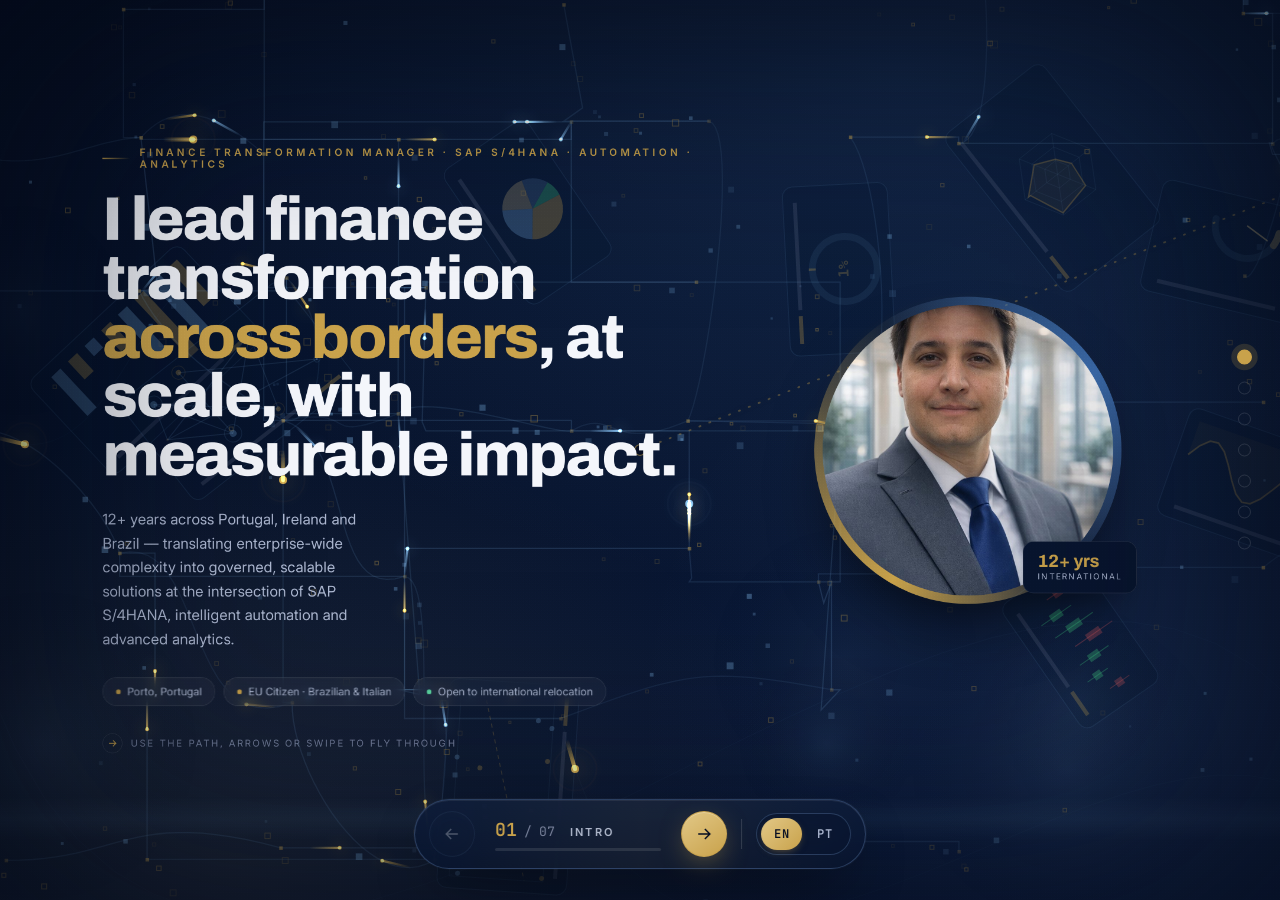
==== commit 010264db: "Self-host the 3D globe: no CDN dependency, 61% lighter texture (#2) The globe loaded globe.gl and bo" ====
--- a/index.html
+++ b/index.html
@@ -268,9 +268,9 @@
       <h2 class="display signoff"><span data-i18n="ct.signoff">Let's discuss your next <span class="text-gold">transformation.</span></span></h2>
       <p class="lede" data-i18n="ct.lede">Always open to meaningful professional conversations — finance transformation, automation, analytics or knowledge sharing.</p>
       <div class="clinks">
-        <a class="clink" href="mailto:advisorymbs@gmail.com">
+        <a class="clink" href="mailto:email-removed">
           <span class="ic"><svg class="ico ico-lg" viewBox="0 0 24 24"><rect x="3" y="5" width="18" height="14" rx="2"/><path d="M3 7l9 6 9-6"/></svg></span>
-          <span><span class="lab" data-i18n="ct.email.l">Email</span><br /><span class="val">advisorymbs@gmail.com</span></span>
+          <span><span class="lab" data-i18n="ct.email.l">Email</span><br /><span class="val">email-removed</span></span>
         </a>
         <a class="clink" href="https://www.linkedin.com/in/marlonbsiqueira/" target="_blank" rel="noopener">
           <span class="ic"><svg class="ico ico-lg" viewBox="0 0 24 24"><rect x="3" y="3" width="18" height="18" rx="3"/><path d="M7 10v7M7 7v.01M11 17v-4a2 2 0 014 0v4M11 17v-7" stroke-linecap="round"/></svg></span>
@@ -280,9 +280,9 @@
           <span class="ic"><svg class="ico ico-lg" viewBox="0 0 24 24"><circle cx="12" cy="12" r="9"/><path d="M3 12h18M12 3c2.5 2.5 2.5 15 0 18M12 3c-2.5 2.5-2.5 15 0 18"/></svg></span>
           <span><span class="lab" data-i18n="ct.site.l">Portfolio</span><br /><span class="val">marlonbsiqueira.github.io</span></span>
         </a>
-        <a class="clink" href="tel:+351938567334">
+        <a class="clink" href="tel:phone-removed">
           <span class="ic"><svg class="ico ico-lg" viewBox="0 0 24 24"><path d="M5 4h4l2 5-3 2a12 12 0 005 5l2-3 5 2v4a2 2 0 01-2 2A16 16 0 013 6a2 2 0 012-2z"/></svg></span>
-          <span><span class="lab" data-i18n="ct.phone.l">Phone</span><br /><span class="val">+351 938 567 334</span></span>
+          <span><span class="lab" data-i18n="ct.phone.l">Phone</span><br /><span class="val">phone-removed</span></span>
         </a>
       </div>
       <p class="foot" data-i18n="ct.foot">Lean Six Sigma Green Belt · Full EU Work Authorisation · Open to international relocation</p>
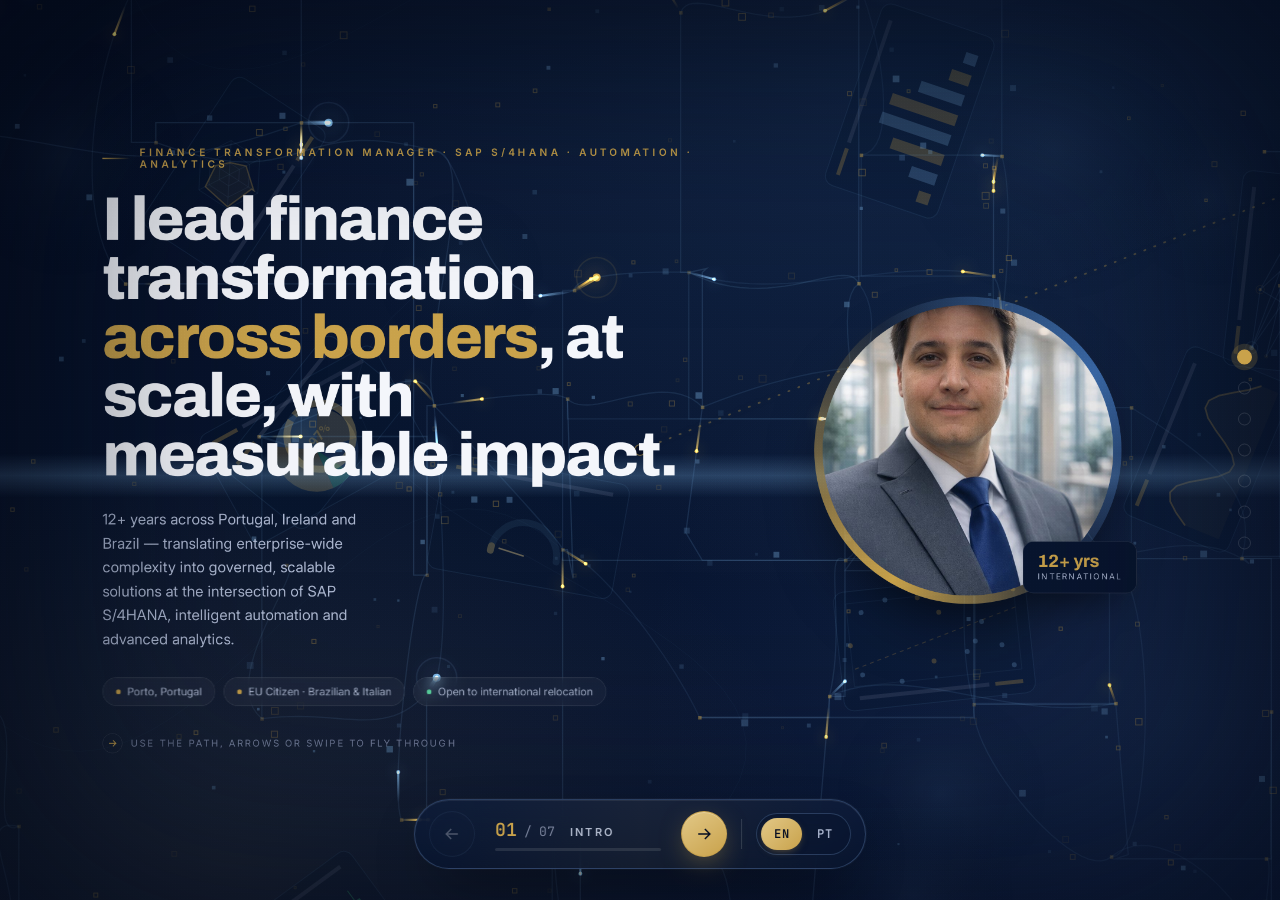
==== commit 4cde37c6: "Self-host the 3D globe: no CDN dependency, 61% lighter texture (#2) The globe loaded globe.gl and bo" ====
--- a/index.html
+++ b/index.html
@@ -268,9 +268,9 @@
       <h2 class="display signoff"><span data-i18n="ct.signoff">Let's discuss your next <span class="text-gold">transformation.</span></span></h2>
       <p class="lede" data-i18n="ct.lede">Always open to meaningful professional conversations — finance transformation, automation, analytics or knowledge sharing.</p>
       <div class="clinks">
-        <a class="clink" href="mailto:email-removed">
+        <a class="clink" href="mailto:advisorymbs@gmail.com">
           <span class="ic"><svg class="ico ico-lg" viewBox="0 0 24 24"><rect x="3" y="5" width="18" height="14" rx="2"/><path d="M3 7l9 6 9-6"/></svg></span>
-          <span><span class="lab" data-i18n="ct.email.l">Email</span><br /><span class="val">email-removed</span></span>
+          <span><span class="lab" data-i18n="ct.email.l">Email</span><br /><span class="val">advisorymbs@gmail.com</span></span>
         </a>
         <a class="clink" href="https://www.linkedin.com/in/marlonbsiqueira/" target="_blank" rel="noopener">
           <span class="ic"><svg class="ico ico-lg" viewBox="0 0 24 24"><rect x="3" y="3" width="18" height="18" rx="3"/><path d="M7 10v7M7 7v.01M11 17v-4a2 2 0 014 0v4M11 17v-7" stroke-linecap="round"/></svg></span>
@@ -280,9 +280,9 @@
           <span class="ic"><svg class="ico ico-lg" viewBox="0 0 24 24"><circle cx="12" cy="12" r="9"/><path d="M3 12h18M12 3c2.5 2.5 2.5 15 0 18M12 3c-2.5 2.5-2.5 15 0 18"/></svg></span>
           <span><span class="lab" data-i18n="ct.site.l">Portfolio</span><br /><span class="val">marlonbsiqueira.github.io</span></span>
         </a>
-        <a class="clink" href="tel:phone-removed">
+        <a class="clink" href="tel:+351938567334">
           <span class="ic"><svg class="ico ico-lg" viewBox="0 0 24 24"><path d="M5 4h4l2 5-3 2a12 12 0 005 5l2-3 5 2v4a2 2 0 01-2 2A16 16 0 013 6a2 2 0 012-2z"/></svg></span>
-          <span><span class="lab" data-i18n="ct.phone.l">Phone</span><br /><span class="val">phone-removed</span></span>
+          <span><span class="lab" data-i18n="ct.phone.l">Phone</span><br /><span class="val">+351 938 567 334</span></span>
         </a>
       </div>
       <p class="foot" data-i18n="ct.foot">Lean Six Sigma Green Belt · Full EU Work Authorisation · Open to international relocation</p>
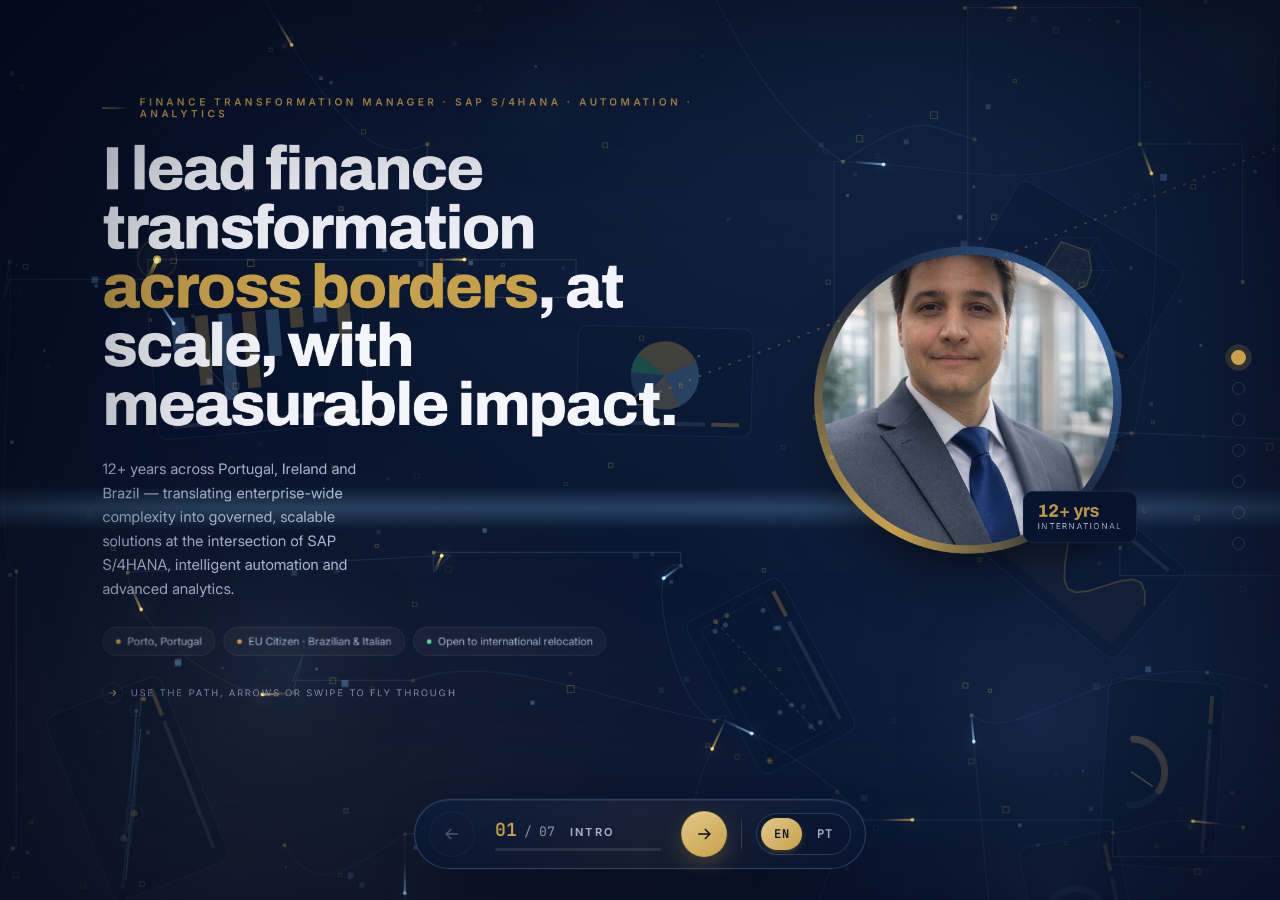
==== commit 436e31a5: "Fix cut-off chapters, real company logos, readable matrix, touch targets - Camera framed each chapte" ====
--- a/index.html
+++ b/index.html
@@ -128,7 +128,7 @@
       </div>
       <div class="roles">
         <div class="role now">
-          <div class="logo-slot" data-logo="stellantis"><img src="assets/img/logos/stellantis.png" alt="Stellantis" onerror="this.remove()" /><span class="lg-ph">STELLANTIS</span></div>
+          <div class="logo-slot" data-logo="stellantis"><img src="assets/img/logos/stellantis.webp" alt="Stellantis" onerror="this.remove()" /><span class="lg-ph">STELLANTIS</span></div>
           <div>
             <div class="co">Stellantis<span class="now-dot"></span></div>
             <div class="rl" data-i18n="exp.stellantis.role">Senior Finance &amp; Digital Transformation Specialist</div>
@@ -137,7 +137,7 @@
           </div>
         </div>
         <div class="role">
-          <div class="logo-slot" data-logo="fyi"><img src="assets/img/logos/fyi.png" alt="FYI Digital Innovation" onerror="this.remove()" /><span class="lg-ph">FYI</span></div>
+          <div class="logo-slot" data-logo="fyi"><img src="assets/img/logos/fyi.webp" alt="FYI Digital Innovation" onerror="this.remove()" /><span class="lg-ph">FYI</span></div>
           <div>
             <div class="co">FYI Digital Innovation</div>
             <div class="rl" data-i18n="exp.fyi.role">Finance Manager</div>
@@ -146,7 +146,7 @@
           </div>
         </div>
         <div class="role">
-          <div class="logo-slot" data-logo="renova"><img src="assets/img/logos/renova.png" alt="Fundação Renova" onerror="this.remove()" /><span class="lg-ph">RENOVA</span></div>
+          <div class="logo-slot" data-logo="renova"><img src="assets/img/logos/renova.webp" alt="Fundação Renova" onerror="this.remove()" /><span class="lg-ph">RENOVA</span></div>
           <div>
             <div class="co">Fundação Renova</div>
             <div class="rl" data-i18n="exp.renova.role">Financial Analyst</div>
@@ -155,7 +155,7 @@
           </div>
         </div>
         <div class="role">
-          <div class="logo-slot" data-logo="meridian"><img src="assets/img/logos/meridian.png" alt="Meridian Global Services" onerror="this.remove()" /><span class="lg-ph">MERIDIAN</span></div>
+          <div class="logo-slot" data-logo="meridian"><img src="assets/img/logos/meridian.webp" alt="Meridian Global Services" onerror="this.remove()" /><span class="lg-ph">MERIDIAN</span></div>
           <div>
             <div class="co">Meridian Global Services</div>
             <div class="rl" data-i18n="exp.meridian.role">VAT Analyst</div>
@@ -164,7 +164,7 @@
           </div>
         </div>
         <div class="role">
-          <div class="logo-slot" data-logo="ale"><img src="assets/img/logos/ale.png" alt="ALE Combustíveis" onerror="this.remove()" /><span class="lg-ph">ALE</span></div>
+          <div class="logo-slot" data-logo="ale"><img src="assets/img/logos/ale.webp" alt="ALE Combustíveis" onerror="this.remove()" /><span class="lg-ph">ALE</span></div>
           <div>
             <div class="co">ALE Combustíveis</div>
             <div class="rl" data-i18n="exp.ale.role">Senior Cost &amp; Budget Analyst</div>
@@ -173,7 +173,7 @@
           </div>
         </div>
         <div class="role">
-          <div class="logo-slot" data-logo="vale"><img src="assets/img/logos/vale.png" alt="Vale S.A." onerror="this.remove()" /><span class="lg-ph">VALE</span></div>
+          <div class="logo-slot" data-logo="vale"><img src="assets/img/logos/vale.webp" alt="Vale S.A." onerror="this.remove()" /><span class="lg-ph">VALE</span></div>
           <div>
             <div class="co">Vale S.A.</div>
             <div class="rl" data-i18n="exp.vale.role">Continuous Improvement Intern</div>
--- a/css/styles.css
+++ b/css/styles.css
@@ -14,7 +14,7 @@
   --steel-soft:#7BA0D4;
   --ink:#F4F6FB;
   --muted:#AEB9D2;
-  --faint:#76819E;
+  --faint:#8A95B1;   /* >= 5:1 on the navy stage (was 4.3:1) */
   --line:rgba(255,255,255,.12);
   --line-soft:rgba(255,255,255,.07);
   --font-display:'Archivo',-apple-system,BlinkMacSystemFont,sans-serif;
@@ -281,13 +281,18 @@
 .lang button:not(.active):hover{color:var(--ink)}
 
 .rail{position:fixed;right:clamp(18px,2.3vw,32px);top:50%;transform:translateY(-50%);z-index:40;
-  display:flex;flex-direction:column;gap:18px}
-.rail button{width:13px;height:13px;border-radius:50%;border:1px solid var(--line);position:relative;
+  display:flex;flex-direction:column;gap:7px}
+/* 24x24 hit area (WCAG 2.2 target size); the visible dot is drawn by ::before */
+.rail button{width:24px;height:24px;padding:0;border:0;background:none;position:relative;cursor:pointer;--dot:13px}
+.rail button::before{content:"";position:absolute;left:50%;top:50%;width:var(--dot);height:var(--dot);
+  margin:calc(var(--dot) / -2) 0 0 calc(var(--dot) / -2);border-radius:50%;border:1px solid var(--line);box-sizing:border-box;
   transition:background .35s var(--ease),border-color .35s var(--ease),box-shadow .35s var(--ease),transform .35s var(--ease)}
-.rail button::after{content:attr(data-label);position:absolute;right:26px;top:50%;transform:translateY(-50%) translateX(6px);
+.rail button::after{content:attr(data-label);position:absolute;right:30px;top:50%;transform:translateY(-50%) translateX(6px);
   font-size:12px;letter-spacing:.18em;text-transform:uppercase;color:var(--muted);white-space:nowrap;opacity:0;transition:.3s;pointer-events:none}
 .rail button:hover::after{opacity:1;transform:translateY(-50%)}
-.rail button.active{background:var(--gold);border-color:var(--gold);box-shadow:0 0 0 5px rgba(201,162,75,.18);transform:scale(1.15)}
+/* touch screens keep :hover after a tap, which left the label over the content */
+@media (hover:none){.rail button::after{display:none}}
+.rail button.active::before{background:var(--gold);border-color:var(--gold);box-shadow:0 0 0 5px rgba(201,162,75,.18);transform:scale(1.15)}
 
 .nav{position:fixed;bottom:0;left:0;right:0;z-index:40;display:flex;align-items:center;justify-content:space-between;
   padding:clamp(18px,2.4vw,30px) clamp(22px,4vw,56px);pointer-events:none}
@@ -340,8 +345,8 @@
 @media (max-width:760px){
   .brand small{display:none}
   .counter{display:none}
-  .rail{right:14px;gap:14px}
-  .rail button{width:11px;height:11px}
+  .rail{right:8px;gap:1px}
+  .rail button{--dot:11px}
 }
 
 @media (max-width:860px){
@@ -379,8 +384,15 @@
 /* ===== FX ===== */
 #fxCircuit{position:fixed;inset:0;z-index:1;pointer-events:none}
 #fxMatrix{position:fixed;inset:0;z-index:2;pointer-events:none;
-  -webkit-mask:radial-gradient(ellipse 42% 46% at 50% 48%, transparent 0%, rgba(0,0,0,.22) 38%, #000 72%);
-          mask:radial-gradient(ellipse 42% 46% at 50% 48%, transparent 0%, rgba(0,0,0,.22) 38%, #000 72%)}
+  /* clear the band where the chapter text sits; rain stays at the edges */
+  -webkit-mask:radial-gradient(ellipse 60% 44% at 50% 50%, transparent 0%, rgba(0,0,0,.12) 55%, #000 88%);
+          mask:radial-gradient(ellipse 60% 44% at 50% 50%, transparent 0%, rgba(0,0,0,.12) 55%, #000 88%)}
+@media (max-width:760px){
+  /* on phones the text spans the full width: keep rain to the top and bottom */
+  #fxMatrix{
+    -webkit-mask:linear-gradient(#000 0%, rgba(0,0,0,.35) 22%, transparent 32%, transparent 76%, rgba(0,0,0,.35) 86%, #000 100%);
+            mask:linear-gradient(#000 0%, rgba(0,0,0,.35) 22%, transparent 32%, transparent 76%, rgba(0,0,0,.35) 86%, #000 100%)}
+}
 .viewport{z-index:3}
 .vignette,.grain{z-index:31}
 
@@ -486,7 +498,7 @@
   transition:border-color .3s var(--ease),background .3s var(--ease),box-shadow .3s var(--ease);
 }
 .logo-slot:hover{border-color:rgba(201,162,75,.6);background:rgba(201,162,75,.04);box-shadow:0 0 16px -4px rgba(201,162,75,.25)}
-.logo-slot img{width:100%;height:100%;object-fit:contain;padding:14px;background:rgba(255,255,255,.04)}
+.logo-slot img{width:100%;height:100%;object-fit:cover;display:block}
 .logo-slot .lg-ph{font-family:var(--font-display);font-weight:800;font-size:15px;letter-spacing:.04em;
   color:var(--gold-soft);text-align:center;padding:6px;line-height:1.05;
   position:absolute;inset:0;display:grid;place-items:center}
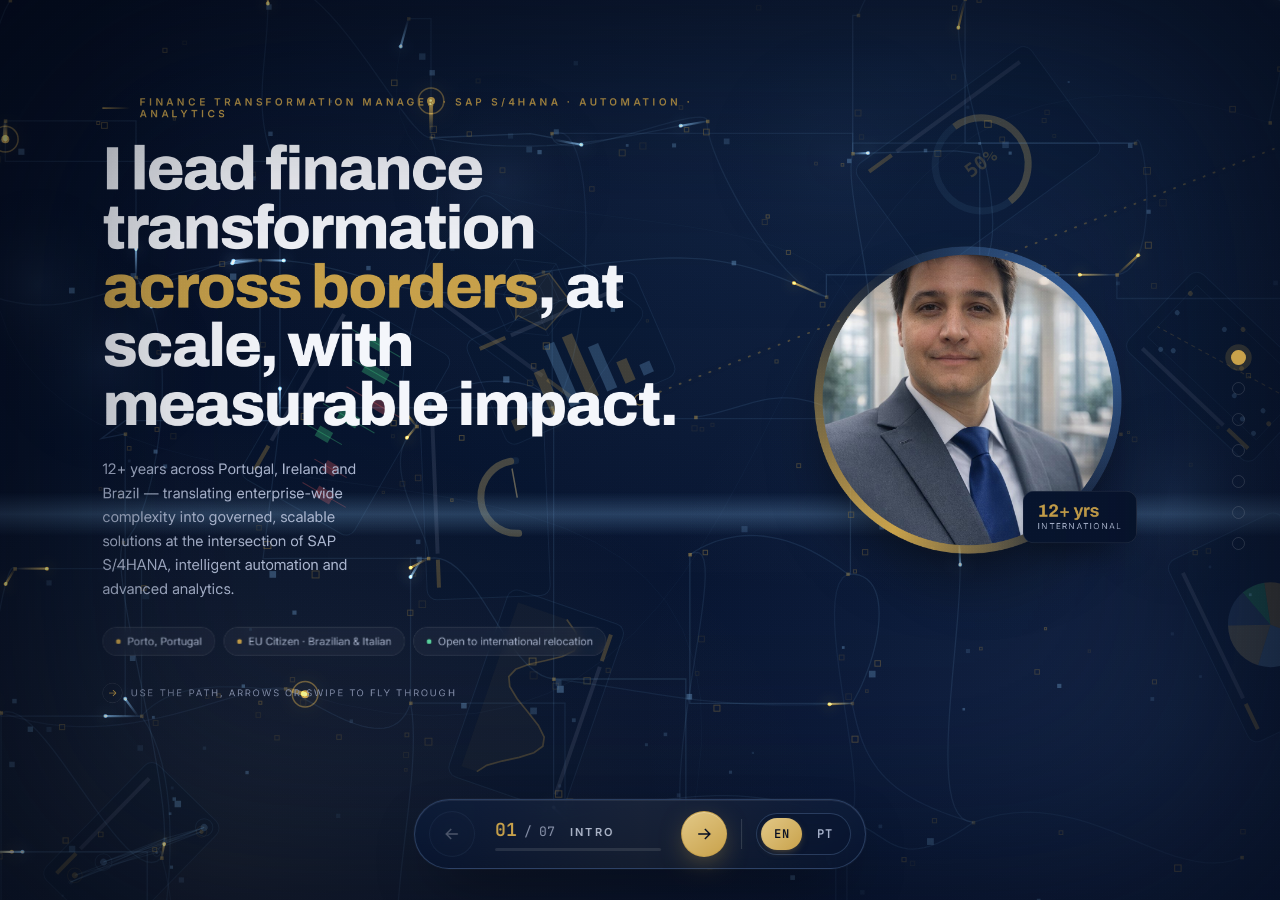
==== commit 47600305: "Keyboard: only the chapter in view is focusable; hide decorative glyphs Off-camera chapters are now " ====
--- a/index.html
+++ b/index.html
@@ -37,13 +37,13 @@
   <div class="world" id="world">
 
     <!-- depth glyphs -->
-    <div class="ghost gold" style="left:5500px;top:1280px;font-size:700px;transform:rotate(-6deg)">12+</div>
-    <div class="ghost" style="left:8050px;top:2720px;font-size:360px;transform:rotate(-8deg)">REACH</div>
-    <div class="ghost" style="left:6250px;top:4520px;font-size:320px;transform:rotate(6deg)">EUROPE</div>
-    <div class="ghost" style="left:1750px;top:3760px;font-size:330px;transform:rotate(-7deg)">LEAN</div>
-    <div class="ghost fill" style="left:3500px;top:1040px;font-size:300px;transform:rotate(2deg)">SAP S/4HANA</div>
-    <div class="ghost fill" style="left:3900px;top:5060px;font-size:300px;transform:rotate(-1deg)">TRANSFORMATION</div>
-    <div class="ghost fill" style="left:6700px;top:780px;font-size:300px;transform:rotate(5deg)">IMPACT</div>
+    <div class="ghost gold" aria-hidden="true" style="left:5500px;top:1280px;font-size:700px;transform:rotate(-6deg)">12+</div>
+    <div class="ghost" aria-hidden="true" style="left:8050px;top:2720px;font-size:360px;transform:rotate(-8deg)">REACH</div>
+    <div class="ghost" aria-hidden="true" style="left:6250px;top:4520px;font-size:320px;transform:rotate(6deg)">EUROPE</div>
+    <div class="ghost" aria-hidden="true" style="left:1750px;top:3760px;font-size:330px;transform:rotate(-7deg)">LEAN</div>
+    <div class="ghost fill" aria-hidden="true" style="left:3500px;top:1040px;font-size:300px;transform:rotate(2deg)">SAP S/4HANA</div>
+    <div class="ghost fill" aria-hidden="true" style="left:3900px;top:5060px;font-size:300px;transform:rotate(-1deg)">TRANSFORMATION</div>
+    <div class="ghost fill" aria-hidden="true" style="left:6700px;top:780px;font-size:300px;transform:rotate(5deg)">IMPACT</div>
 
     <!-- connecting path -->
     <svg class="path-svg" id="pathSvg" aria-hidden="true"><polyline class="path-line" id="pathLine" points=""></polyline></svg>
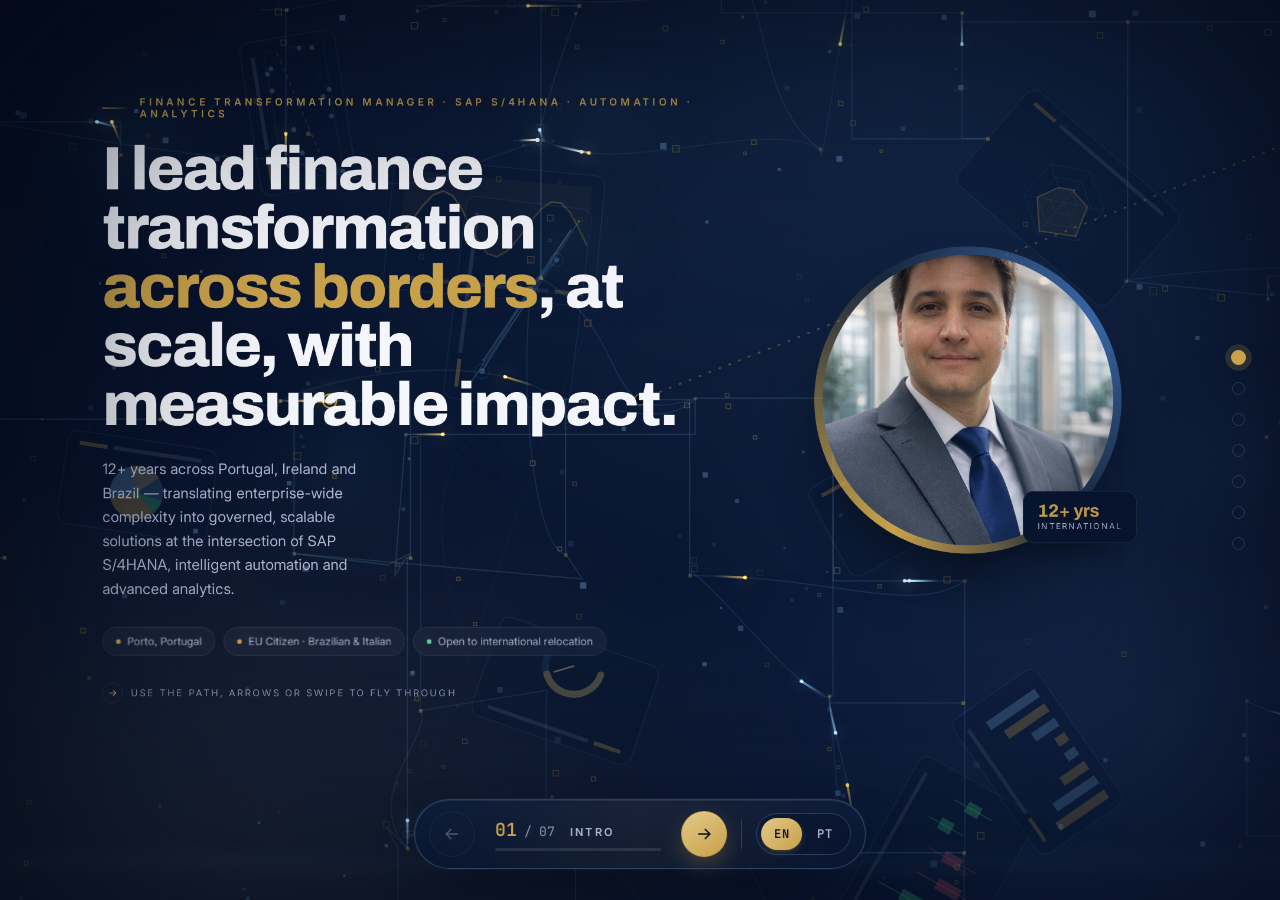
==== commit 92636066: "QA: capítulos cortados, logótipos reais, matrix legível, teclado e toque (#3) * Fix cut-off chapters" ====
--- a/index.html
+++ b/index.html
@@ -268,9 +268,9 @@
       <h2 class="display signoff"><span data-i18n="ct.signoff">Let's discuss your next <span class="text-gold">transformation.</span></span></h2>
       <p class="lede" data-i18n="ct.lede">Always open to meaningful professional conversations — finance transformation, automation, analytics or knowledge sharing.</p>
       <div class="clinks">
-        <a class="clink" href="mailto:advisorymbs@gmail.com">
+        <a class="clink" href="mailto:email-removed">
           <span class="ic"><svg class="ico ico-lg" viewBox="0 0 24 24"><rect x="3" y="5" width="18" height="14" rx="2"/><path d="M3 7l9 6 9-6"/></svg></span>
-          <span><span class="lab" data-i18n="ct.email.l">Email</span><br /><span class="val">advisorymbs@gmail.com</span></span>
+          <span><span class="lab" data-i18n="ct.email.l">Email</span><br /><span class="val">email-removed</span></span>
         </a>
         <a class="clink" href="https://www.linkedin.com/in/marlonbsiqueira/" target="_blank" rel="noopener">
           <span class="ic"><svg class="ico ico-lg" viewBox="0 0 24 24"><rect x="3" y="3" width="18" height="18" rx="3"/><path d="M7 10v7M7 7v.01M11 17v-4a2 2 0 014 0v4M11 17v-7" stroke-linecap="round"/></svg></span>
@@ -280,9 +280,9 @@
           <span class="ic"><svg class="ico ico-lg" viewBox="0 0 24 24"><circle cx="12" cy="12" r="9"/><path d="M3 12h18M12 3c2.5 2.5 2.5 15 0 18M12 3c-2.5 2.5-2.5 15 0 18"/></svg></span>
           <span><span class="lab" data-i18n="ct.site.l">Portfolio</span><br /><span class="val">marlonbsiqueira.github.io</span></span>
         </a>
-        <a class="clink" href="tel:+351938567334">
+        <a class="clink" href="tel:phone-removed">
           <span class="ic"><svg class="ico ico-lg" viewBox="0 0 24 24"><path d="M5 4h4l2 5-3 2a12 12 0 005 5l2-3 5 2v4a2 2 0 01-2 2A16 16 0 013 6a2 2 0 012-2z"/></svg></span>
-          <span><span class="lab" data-i18n="ct.phone.l">Phone</span><br /><span class="val">+351 938 567 334</span></span>
+          <span><span class="lab" data-i18n="ct.phone.l">Phone</span><br /><span class="val">phone-removed</span></span>
         </a>
       </div>
       <p class="foot" data-i18n="ct.foot">Lean Six Sigma Green Belt · Full EU Work Authorisation · Open to international relocation</p>
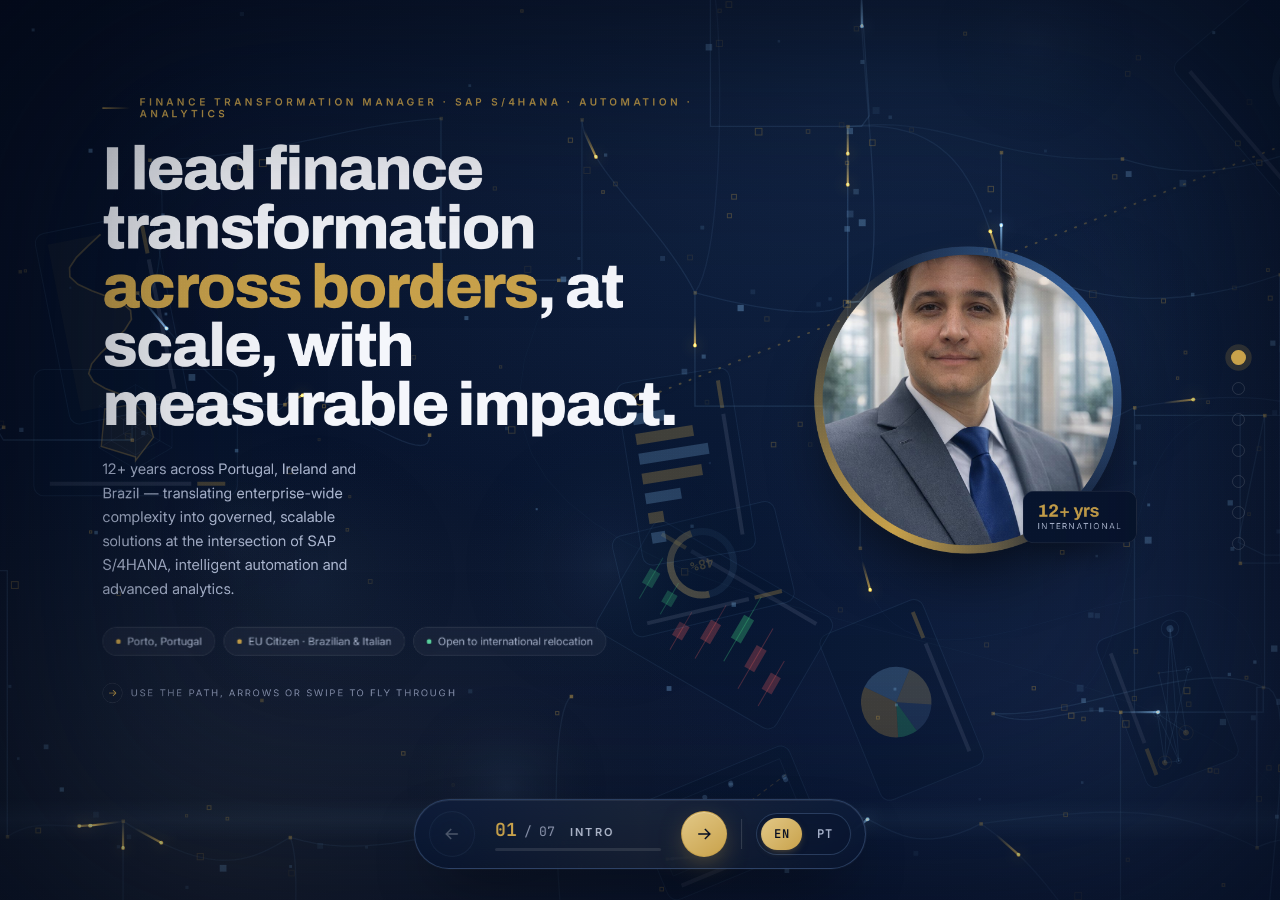
==== commit b9fbf472: "QA: capítulos cortados, logótipos reais, matrix legível, teclado e toque (#3) * Fix cut-off chapters" ====
--- a/index.html
+++ b/index.html
@@ -268,9 +268,9 @@
       <h2 class="display signoff"><span data-i18n="ct.signoff">Let's discuss your next <span class="text-gold">transformation.</span></span></h2>
       <p class="lede" data-i18n="ct.lede">Always open to meaningful professional conversations — finance transformation, automation, analytics or knowledge sharing.</p>
       <div class="clinks">
-        <a class="clink" href="mailto:email-removed">
+        <a class="clink" href="mailto:advisorymbs@gmail.com">
           <span class="ic"><svg class="ico ico-lg" viewBox="0 0 24 24"><rect x="3" y="5" width="18" height="14" rx="2"/><path d="M3 7l9 6 9-6"/></svg></span>
-          <span><span class="lab" data-i18n="ct.email.l">Email</span><br /><span class="val">email-removed</span></span>
+          <span><span class="lab" data-i18n="ct.email.l">Email</span><br /><span class="val">advisorymbs@gmail.com</span></span>
         </a>
         <a class="clink" href="https://www.linkedin.com/in/marlonbsiqueira/" target="_blank" rel="noopener">
           <span class="ic"><svg class="ico ico-lg" viewBox="0 0 24 24"><rect x="3" y="3" width="18" height="18" rx="3"/><path d="M7 10v7M7 7v.01M11 17v-4a2 2 0 014 0v4M11 17v-7" stroke-linecap="round"/></svg></span>
@@ -280,9 +280,9 @@
           <span class="ic"><svg class="ico ico-lg" viewBox="0 0 24 24"><circle cx="12" cy="12" r="9"/><path d="M3 12h18M12 3c2.5 2.5 2.5 15 0 18M12 3c-2.5 2.5-2.5 15 0 18"/></svg></span>
           <span><span class="lab" data-i18n="ct.site.l">Portfolio</span><br /><span class="val">marlonbsiqueira.github.io</span></span>
         </a>
-        <a class="clink" href="tel:phone-removed">
+        <a class="clink" href="tel:+351938567334">
           <span class="ic"><svg class="ico ico-lg" viewBox="0 0 24 24"><path d="M5 4h4l2 5-3 2a12 12 0 005 5l2-3 5 2v4a2 2 0 01-2 2A16 16 0 013 6a2 2 0 012-2z"/></svg></span>
-          <span><span class="lab" data-i18n="ct.phone.l">Phone</span><br /><span class="val">phone-removed</span></span>
+          <span><span class="lab" data-i18n="ct.phone.l">Phone</span><br /><span class="val">+351 938 567 334</span></span>
         </a>
       </div>
       <p class="foot" data-i18n="ct.foot">Lean Six Sigma Green Belt · Full EU Work Authorisation · Open to international relocation</p>
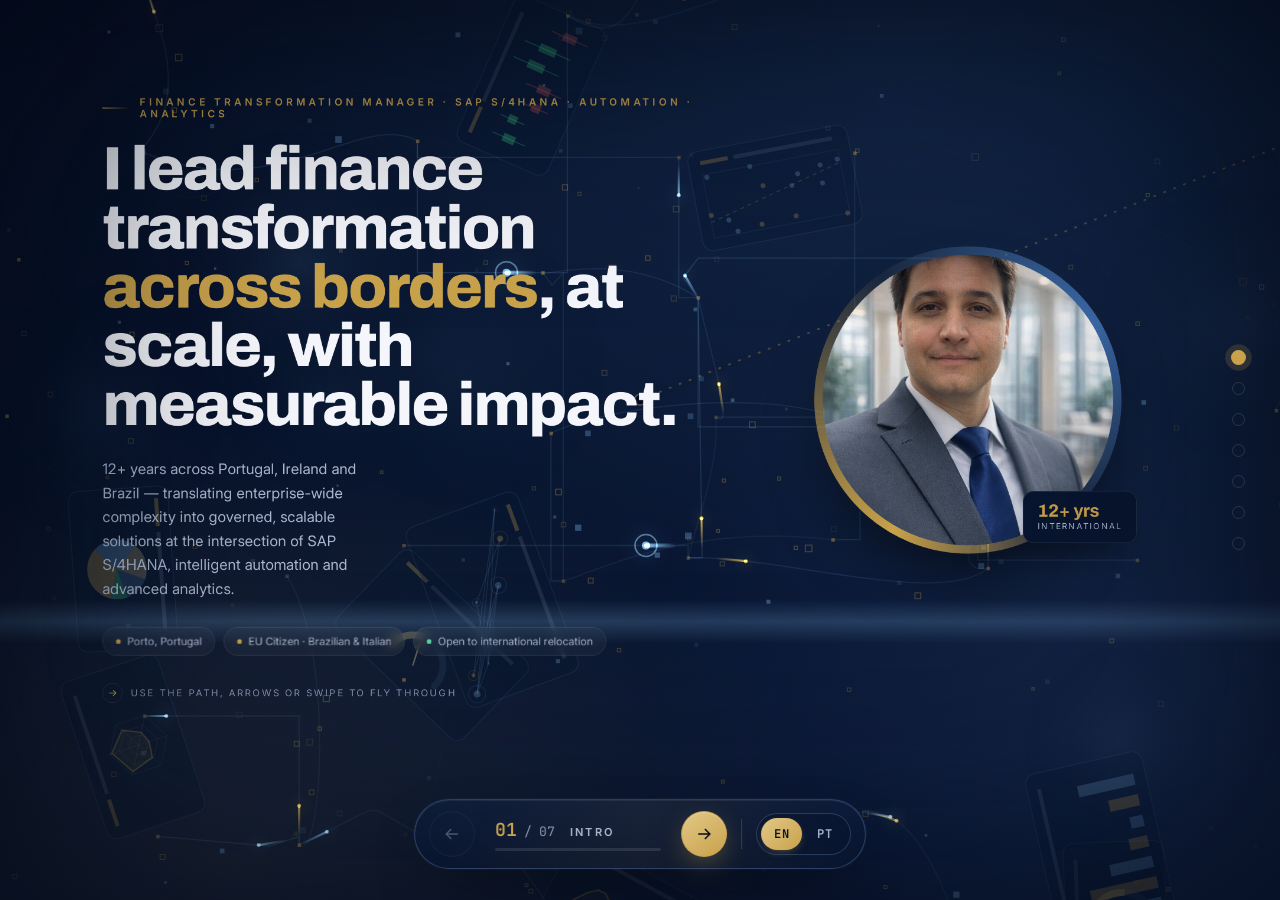
==== commit 0d6f2db9: "Privacy: remove personal contact data, social icons without links Removes visible email addresses (a" ====
--- a/index.html
+++ b/index.html
@@ -268,22 +268,14 @@
       <h2 class="display signoff"><span data-i18n="ct.signoff">Let's discuss your next <span class="text-gold">transformation.</span></span></h2>
       <p class="lede" data-i18n="ct.lede">Always open to meaningful professional conversations — finance transformation, automation, analytics or knowledge sharing.</p>
       <div class="clinks">
-        <a class="clink" href="mailto:advisorymbs@gmail.com">
-          <span class="ic"><svg class="ico ico-lg" viewBox="0 0 24 24"><rect x="3" y="5" width="18" height="14" rx="2"/><path d="M3 7l9 6 9-6"/></svg></span>
-          <span><span class="lab" data-i18n="ct.email.l">Email</span><br /><span class="val">advisorymbs@gmail.com</span></span>
-        </a>
-        <a class="clink" href="https://www.linkedin.com/in/marlonbsiqueira/" target="_blank" rel="noopener">
-          <span class="ic"><svg class="ico ico-lg" viewBox="0 0 24 24"><rect x="3" y="3" width="18" height="18" rx="3"/><path d="M7 10v7M7 7v.01M11 17v-4a2 2 0 014 0v4M11 17v-7" stroke-linecap="round"/></svg></span>
-          <span><span class="lab" data-i18n="ct.linkedin.l">LinkedIn</span><br /><span class="val">in/marlonbsiqueira</span></span>
-        </a>
         <a class="clink" href="https://marlonbsiqueira.github.io/marlonbsiqueira" target="_blank" rel="noopener">
           <span class="ic"><svg class="ico ico-lg" viewBox="0 0 24 24"><circle cx="12" cy="12" r="9"/><path d="M3 12h18M12 3c2.5 2.5 2.5 15 0 18M12 3c-2.5 2.5-2.5 15 0 18"/></svg></span>
           <span><span class="lab" data-i18n="ct.site.l">Portfolio</span><br /><span class="val">marlonbsiqueira.github.io</span></span>
         </a>
-        <a class="clink" href="tel:+351938567334">
-          <span class="ic"><svg class="ico ico-lg" viewBox="0 0 24 24"><path d="M5 4h4l2 5-3 2a12 12 0 005 5l2-3 5 2v4a2 2 0 01-2 2A16 16 0 013 6a2 2 0 012-2z"/></svg></span>
-          <span><span class="lab" data-i18n="ct.phone.l">Phone</span><br /><span class="val">+351 938 567 334</span></span>
-        </a>
+      </div>
+      <div class="csocial">
+        <a class="ic" role="img" aria-label="LinkedIn"><svg class="ico ico-lg" viewBox="0 0 24 24"><rect x="3" y="3" width="18" height="18" rx="3"/><path d="M7 10v7M7 7v.01M11 17v-4a2 2 0 014 0v4M11 17v-7" stroke-linecap="round"/></svg></a>
+        <a class="ic" role="img" aria-label="YouTube"><svg class="ico ico-lg" viewBox="0 0 24 24"><rect x="2.5" y="5.5" width="19" height="13" rx="4"/><path d="M10 9.5v5l4.5-2.5z" stroke-linejoin="round"/></svg></a>
       </div>
       <p class="foot" data-i18n="ct.foot">Lean Six Sigma Green Belt · Full EU Work Authorisation · Open to international relocation</p>
     </section>
--- a/css/styles.css
+++ b/css/styles.css
@@ -260,6 +260,11 @@
 .clink:hover .ic{border-color:rgba(201,162,75,.45);background:rgba(201,162,75,.14)}
 .clink .lab{font-size:15px;letter-spacing:.14em;text-transform:uppercase;color:var(--faint)}
 .clink .val{font-size:21px;color:var(--ink);font-weight:500;text-align:left}
+.csocial{display:flex;gap:16px;justify-content:center;margin:-24px 0 56px}
+.csocial .ic{
+  width:54px;height:54px;border-radius:14px;border:1px solid rgba(255,255,255,.10);
+  display:grid;place-items:center;color:var(--gold);background:rgba(201,162,75,.08);
+}
 .foot{font-size:18px;color:var(--faint);letter-spacing:.04em}
 
 /* ===== CHROME ===== */
